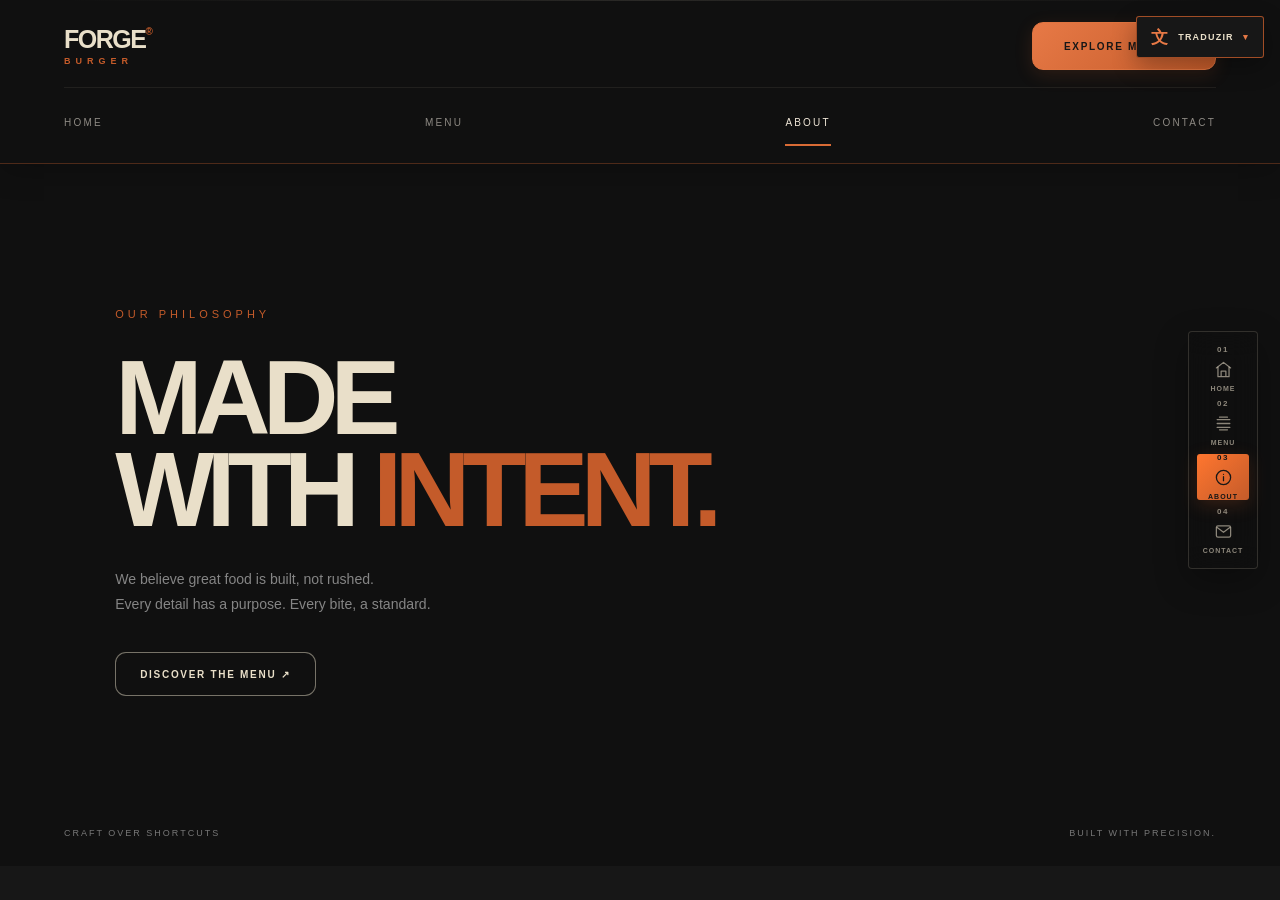
==== about.html @ 4f9f250f "Add language selector to about.html" ====
<!DOCTYPE html>
<html lang="pt-BR">
<head>
    <meta charset="UTF-8">
    <meta name="viewport" content="width=device-width, initial-scale=1.0">
    <meta name="theme-color" content="#171717">
    <meta name="description" content="A filosofia por trás da FORGE BURGER.">
    <title>ABOUT — FORGE BURGER</title>
    <link rel="stylesheet" href="css/style.css?v=20261124a">
    <link rel="stylesheet" href="css/responsive.css?v=20261123l">
</head>
<body>
    <header class="header">
        <a href="index.html" class="logo">FORGE<span>®</span><small>BURGER</small></a>
        <nav class="nav" aria-label="Navegação principal">
            <a href="index.html">HOME</a>
            <a href="menu.html">MENU</a>
            <a href="about.html" aria-current="page">ABOUT</a>
            <a href="contact.html">CONTACT</a>
        </nav>
        <a href="menu.html" class="header-button">EXPLORE MENU <span>↗</span></a>
    </header>
    
    <nav class="page-indicator" aria-label="Navegação entre páginas">
        <a href="index.html" aria-label="HOME">
            <span class="indicator-number">01</span>
            <span class="indicator-icon"><svg viewBox="0 0 24 24" aria-hidden="true"><path d="m3 10 9-7 9 7"/><path d="M5 9v12h14V9M9 21v-7h6v7"/></svg></span>
            <span class="indicator-label">HOME</span>
        </a>
        <a href="menu.html" aria-label="MENU">
            <span class="indicator-number">02</span>
            <span class="indicator-icon"><svg viewBox="0 0 24 24" aria-hidden="true"><path d="M4 7h16M4 12h16M4 17h16"/><path d="M7 4h10M7 20h10"/></svg></span>
            <span class="indicator-label">MENU</span>
        </a>
        <a href="about.html" aria-label="ABOUT" aria-current="page">
            <span class="indicator-number">03</span>
            <span class="indicator-icon"><svg viewBox="0 0 24 24" aria-hidden="true"><circle cx="12" cy="12" r="9"/><path d="M12 11v5M12 8h.01"/></svg></span>
            <span class="indicator-label">ABOUT</span>
        </a>
        <a href="contact.html" aria-label="CONTACT">
            <span class="indicator-number">04</span>
            <span class="indicator-icon"><svg viewBox="0 0 24 24" aria-hidden="true"><rect x="3" y="5" width="18" height="14" rx="2"/><path d="m4 7 8 6 8-6"/></svg></span>
            <span class="indicator-label">CONTACT</span>
        </a>
    </nav>

    <main>
        <section class="hero forge-page-hero">
            <div class="hero-content">
                <span class="eyebrow">OUR PHILOSOPHY</span>
                <h1>MADE<br>WITH <span>INTENT.</span></h1>
                <p>We believe great food is built, not rushed.<br>Every detail has a purpose. Every bite, a standard.</p>
                <a href="menu.html" class="hero-button">DISCOVER THE MENU ↗</a>
            </div>
            <div class="hero-bottom"><span>CRAFT OVER SHORTCUTS</span><span>BUILT WITH PRECISION.</span></div>
        </section>
    </main>
    <script src="js/main.js" defer></script>
    <script src="js/translator.js?v=1" defer></script>
</body>
</html>
---- css/style.css ----
:root{--black:#171717;--panel:#1d1d1d;--orange:#c45b2a;--cream:#e9dfc9;--white:#fff;--gray:#858585}
*{margin:0;padding:0;box-sizing:border-box}
html{scroll-behavior:smooth}
body{min-height:100vh;background:var(--black);color:var(--cream);font-family:Arial,Helvetica,sans-serif;overflow-x:hidden}
a{color:inherit;text-decoration:none}
img{display:block;max-width:100%}
::selection{background:var(--orange);color:var(--white)}
.header{position:relative;z-index:30;min-height:90px;padding:0 5%;display:flex;align-items:center;justify-content:space-between;gap:28px;border-bottom:1px solid rgba(233,223,201,.12);background:#171717}
.logo{flex:0 0 auto;font-size:25px;font-weight:900;letter-spacing:-1.5px;line-height:1}
.logo span{color:var(--orange);font-size:10px;vertical-align:top}
.logo small{display:block;margin-top:5px;color:var(--orange);font-size:9px;letter-spacing:5px}
.nav{display:flex;align-items:center;justify-content:center;gap:clamp(16px,3vw,35px)}
.nav a{position:relative;padding:10px 0;color:var(--gray);font-size:10px;letter-spacing:2px;transition:color .25s}
.nav a:hover,.nav a[aria-current=page]{color:var(--cream)}
.nav a:after{position:absolute;content:"";left:0;bottom:3px;width:0;height:1px;background:var(--orange);transition:width .25s}
.nav a:hover:after,.nav a[aria-current=page]:after{width:100%}
.header-button,.hero-button{display:inline-flex;min-height:46px;align-items:center;justify-content:center;gap:10px;padding:0 23px;border:1px solid var(--orange);border-radius:999px;font-size:10px;font-weight:700;letter-spacing:1.4px;transition:background .25s,color .25s,box-shadow .25s,transform .25s}
.header-button{flex:0 0 auto;background:var(--orange);color:var(--black)}
.header-button:hover{background:#df7440;box-shadow:0 8px 22px rgba(196,91,42,.22);transform:translateY(-2px)}
.hero{position:relative;display:flex;min-height:650px;height:calc(100svh - 90px);max-height:850px;align-items:center;overflow:hidden;padding:60px 10% 90px;background:radial-gradient(ellipse at 80% 50%,rgba(196,91,42,.15),transparent 40%),#171717}
.hero-content{position:relative;z-index:2;max-width:100%}
.eyebrow{color:var(--orange);font-size:11px;letter-spacing:4px}
.hero h1{margin:30px 0;font-size:clamp(64px,10.5vw,142px);font-weight:900;line-height:.88;letter-spacing:-.075em;overflow-wrap:normal}
.hero h1 span{color:var(--orange)}
.hero-content p{max-width:540px;margin-bottom:35px;color:var(--gray);font-size:14px;line-height:1.8}
.hero-button{background:rgba(196,91,42,.06);color:var(--cream)}
.hero-button:hover{background:var(--orange);color:var(--white);box-shadow:0 0 24px rgba(196,91,42,.3);transform:translateY(-2px)}
.hero-bottom{position:absolute;right:5%;bottom:28px;left:5%;display:flex;justify-content:space-between;gap:20px;color:#777;font-size:9px;letter-spacing:2px}
.forge-page-hero .hero-content{width:100%;max-width:1000px}
.forge-page-hero h1{max-width:100%;font-size:clamp(58px,9vw,122px)}
/* Menu */
.menu-section{min-height:calc(100vh - 90px);padding:100px 10%;background:var(--panel)}
.menu-heading{margin-bottom:58px}
.menu-heading h1{margin:25px 0;font-size:clamp(55px,8vw,100px);font-weight:900;line-height:.9;letter-spacing:-.065em}
.menu-heading h1 span{color:var(--orange)}
.menu-heading p{margin-top:20px;color:var(--gray);font-size:14px}
.menu-grid{display:grid;grid-template-columns:repeat(2,minmax(0,1fr));gap:1px;border:1px solid rgba(233,223,201,.15);background:rgba(233,223,201,.15)}
.menu-card{position:relative;min-width:0;overflow:hidden;padding:0 0 30px;background:var(--panel);transition:background .3s}
.menu-card:hover{background:#25211f}
.menu-card img{width:100%;height:260px;object-fit:cover;transition:transform .5s}
.menu-card:hover img{transform:scale(1.035)}
.menu-number{display:block;margin:0 30px 20px;color:var(--orange);font-size:11px;letter-spacing:3px}
.menu-info{padding:0 30px}
.menu-info h2{margin-bottom:12px;color:var(--cream);font-size:22px;letter-spacing:1px}
.menu-info p{max-width:350px;margin-bottom:20px;color:var(--gray);font-size:13px;line-height:1.7}
.menu-info strong{color:var(--orange);font-size:18px;letter-spacing:1px}
.menu-footer{position:relative;min-height:70px;padding:25px 5%;color:#777;font-size:9px;letter-spacing:2px}
/* Numbered page navigation */
.page-indicator{position:fixed;z-index:40;top:50%;right:22px;display:flex;flex-direction:column;align-items:stretch;gap:8px;width:76px;padding:12px 9px;transform:translateY(-50%);border:1px solid rgba(233,223,201,.2);border-radius:22px;background:rgba(18,18,18,.9);-webkit-backdrop-filter:blur(14px);backdrop-filter:blur(14px);box-shadow:0 12px 34px rgba(0,0,0,.3)}
.page-indicator a{display:flex;width:100%;min-height:58px;flex-direction:column;align-items:center;justify-content:center;gap:5px;border-radius:14px;color:rgba(233,223,201,.58);transition:color .25s,background .25s,transform .25s}
.indicator-number{font-size:8px;line-height:1;letter-spacing:1.5px;font-weight:700}
.indicator-icon{display:grid;width:21px;height:21px;place-items:center}
.indicator-icon svg{display:block;width:19px;height:19px;fill:none;stroke:currentColor;stroke-width:1.6;stroke-linecap:round;stroke-linejoin:round}
.indicator-label{font-size:7px;line-height:1;letter-spacing:1px;font-weight:700}
.page-indicator a:hover{color:var(--cream);background:rgba(233,223,201,.08);transform:translateY(-2px)}
.page-indicator a[aria-current=page]{color:#171717;background:var(--orange);box-shadow:0 0 18px rgba(196,91,42,.28)}
.page-indicator a[aria-current=page] .indicator-number,.page-indicator a[aria-current=page] .indicator-label{color:#171717}
body{opacity:1;transition:opacity .2s ease}
body.page-leaving{opacity:0}
a:focus-visible{outline:2px solid var(--orange);outline-offset:4px}
@media(prefers-reduced-motion:reduce){*,*:before,*:after{scroll-behavior:auto!important;animation-duration:.01ms!important;transition-duration:.01ms!important}}


/* Footer alignment and readable separation */
.menu-footer{position:relative;display:flex;align-items:center;justify-content:space-between;gap:18px;flex-wrap:wrap;min-height:82px;padding:25px 5%;color:#858585;font-size:9px;letter-spacing:1.6px}


/* Shopping cart and product actions */
.add-to-cart{display:flex;align-items:center;justify-content:space-between;width:100%;min-height:44px;margin-top:22px;padding:0 15px;border:1px solid rgba(196,91,42,.65);background:transparent;color:var(--cream);font-size:9px;font-weight:700;letter-spacing:1.5px;cursor:pointer;transition:background .2s,color .2s,border-color .2s}
.add-to-cart span{font-size:18px;color:var(--orange)}
.add-to-cart:hover{background:var(--orange);border-color:var(--orange);color:#171717}
.add-to-cart:hover span{color:#171717}
.cart-launcher{position:fixed;z-index:45;right:24px;bottom:24px;display:flex;align-items:center;gap:10px;min-height:54px;padding:0 18px;border:1px solid var(--orange);border-radius:999px;background:var(--orange);color:#171717;font-size:10px;font-weight:900;letter-spacing:1px;cursor:pointer;box-shadow:0 10px 30px rgba(0,0,0,.35)}
.cart-symbol:after{content:" / ORDER"}
.cart-count{display:grid;min-width:22px;height:22px;place-items:center;border-radius:50%;background:#171717;color:var(--cream);font-size:10px}
.cart-count[hidden]{display:none}
.cart-panel{position:fixed;z-index:100;inset:0;visibility:hidden;pointer-events:none}
.cart-panel.is-open{visibility:visible;pointer-events:auto}
.cart-backdrop{position:absolute;inset:0;background:rgba(0,0,0,.68);opacity:0;transition:opacity .25s}
.cart-panel.is-open .cart-backdrop{opacity:1}
.cart-sheet{position:absolute;top:0;right:0;display:flex;width:min(480px,100%);height:100%;height:100dvh;flex-direction:column;padding:clamp(22px,5vw,38px);background:#1b1b1b;border-left:1px solid rgba(233,223,201,.15);transform:translateX(102%);transition:transform .3s ease;overflow-y:auto}
.cart-panel.is-open .cart-sheet{transform:translateX(0)}
.cart-head{display:flex;align-items:flex-start;justify-content:space-between;gap:20px;padding-bottom:26px;border-bottom:1px solid rgba(233,223,201,.15)}
.cart-head h2{margin-top:10px;font-size:clamp(30px,7vw,42px);letter-spacing:-1.8px}
.cart-head h2 span{color:var(--orange)}
.cart-close{width:42px;height:42px;border:1px solid rgba(233,223,201,.25);border-radius:50%;background:transparent;color:var(--cream);font-size:26px;cursor:pointer}
.cart-items{flex:1;padding:12px 0}
.cart-empty{padding:32px 0;color:var(--gray);font-size:13px;line-height:1.7}
.cart-line{display:grid;grid-template-columns:1fr auto;gap:12px;padding:20px 0;border-bottom:1px solid rgba(233,223,201,.1)}
.cart-line-copy{display:flex;flex-direction:column;gap:7px}
.cart-line-copy strong{font-size:13px;letter-spacing:.7px}
.cart-line-copy span{color:var(--gray);font-size:11px}
.cart-controls{display:flex;align-items:center;gap:12px}
.cart-controls button{width:30px;height:30px;border:1px solid rgba(233,223,201,.25);border-radius:50%;background:transparent;color:var(--cream);font-size:18px;cursor:pointer}
.cart-controls span{min-width:12px;text-align:center;font-size:12px}
.cart-line-total{grid-column:1/-1;color:var(--orange);font-size:13px}
.cart-summary{display:flex;justify-content:space-between;gap:15px;padding:22px 0;border-top:1px solid rgba(233,223,201,.18);font-size:10px;letter-spacing:1.5px}
.cart-summary strong{color:var(--orange);font-size:18px;letter-spacing:0}
.cart-note{margin-bottom:18px;color:var(--gray);font-size:11px;line-height:1.6}
.cart-checkout{min-height:52px;border:0;background:#39332f;color:#999;font-size:10px;font-weight:800;letter-spacing:1.4px;cursor:not-allowed}
.cart-toast{position:fixed;z-index:110;right:24px;bottom:92px;max-width:calc(100% - 48px);padding:13px 18px;border:1px solid rgba(196,91,42,.7);background:#1b1b1b;color:var(--cream);font-size:10px;letter-spacing:1px;opacity:0;transform:translateY(8px);pointer-events:none;transition:opacity .2s,transform .2s}
.cart-toast.is-visible{opacity:1;transform:translateY(0)}
body.cart-is-open{overflow:hidden}
@media(max-width:768px){.cart-launcher{right:14px;bottom:78px;min-height:48px;padding:0 15px}.cart-toast{right:14px;bottom:136px}.cart-sheet{width:100%;border-left:0}}


/* Guest checkout form */
.checkout-form{display:grid;gap:14px;padding:26px 0 8px;border-top:1px solid rgba(233,223,201,.15)}
.checkout-form h3{font-size:22px;letter-spacing:-.8px}.checkout-form h3 span{color:var(--orange)}
.checkout-form label{display:grid;gap:7px;color:#aaa;font-size:9px;font-weight:700;letter-spacing:1.2px}
.checkout-form input,.checkout-form select,.checkout-form textarea{width:100%;min-height:44px;padding:12px;border:1px solid rgba(233,223,201,.2);border-radius:0;background:#242424;color:var(--cream);font:inherit;font-size:12px;letter-spacing:0;outline:none}
.checkout-form textarea{resize:vertical}.checkout-form input:focus,.checkout-form select:focus,.checkout-form textarea:focus{border-color:var(--orange)}
.checkout-form [hidden]{display:none!important}
.checkout-message{min-height:18px;color:#f2a17d;font-size:11px;line-height:1.5}
.cart-checkout:enabled{background:var(--orange);color:#171717;cursor:pointer}
.cart-checkout:disabled{opacity:.65;cursor:wait}


/* FORGE custom cursor — vivid orange with high-contrast outline */
:root{
  --forge-cursor: url("data:image/svg+xml,%3Csvg xmlns='http://www.w3.org/2000/svg' width='48' height='56' viewBox='0 0 48 56'%3E%3Cpath d='M5 3 L5 43 L15 33 L23 50 L31 46 L23 29 L39 28 Z' fill='%23ff641f' stroke='%23ffffff' stroke-width='2.8' stroke-linejoin='round'/%3E%3C/svg%3E") 5 3, auto;
  --forge-pointer: url("data:image/svg+xml,%3Csvg xmlns='http://www.w3.org/2000/svg' width='48' height='56' viewBox='0 0 48 56'%3E%3Cpath d='M5 3 L5 43 L15 33 L23 50 L31 46 L23 29 L39 28 Z' fill='%23ff641f' stroke='%23ffffff' stroke-width='2.8' stroke-linejoin='round'/%3E%3C/svg%3E") 5 3, pointer;
}
html,body,body *{cursor:var(--forge-cursor)}
a,button,[role="button"],input[type="submit"],input[type="button"],select,label[for],.add-to-cart,.cart-launcher,.cart-close,.cart-controls button{cursor:var(--forge-pointer)}
@media(hover:none){
  html,body,body *{cursor:auto}
  a,button,[role="button"],input[type="submit"],input[type="button"],select,label[for],.add-to-cart,.cart-launcher,.cart-close,.cart-controls button{cursor:pointer}
}


/* Cinematic HOME video */
.hero{isolation:isolate;background:#101010}
.hero-media{position:absolute;z-index:0;inset:0;overflow:hidden;background:radial-gradient(ellipse at 78% 50%,rgba(196,91,42,.18),transparent 42%),#111}
.hero-video{width:100%;height:100%;object-fit:cover;object-position:center 54%;opacity:.72;filter:saturate(.92) contrast(1.08)}
.hero-media:after{position:absolute;inset:0;content:"";background:linear-gradient(90deg,rgba(12,12,12,.94) 0%,rgba(12,12,12,.78) 36%,rgba(12,12,12,.22) 75%,rgba(12,12,12,.34) 100%),linear-gradient(0deg,rgba(12,12,12,.58),transparent 35%,rgba(12,12,12,.12))}
.hero-content{z-index:2}
.hero-bottom{z-index:2}
@media(prefers-reduced-motion:reduce){.hero-video{display:none}}


/* FORGE visual refinement — sharper calls to action and page rail */
.header-button,.hero-button{
  position:relative;
  min-height:48px;
  padding:0 24px;
  border-radius:2px;
  font-size:10px;
  letter-spacing:1.7px;
  overflow:hidden;
}
.header-button{
  background:var(--orange);
  color:#171717;
  box-shadow:inset 0 0 0 1px rgba(255,255,255,.08);
}
.header-button:hover{
  background:#e16b35;
  box-shadow:0 8px 26px rgba(196,91,42,.24);
  transform:translateY(-2px);
}
.hero-button{
  border-color:rgba(233,223,201,.48);
  background:rgba(18,18,18,.24);
  color:var(--cream);
}
.hero-button:hover{
  border-color:var(--orange);
  background:var(--orange);
  color:#171717;
  box-shadow:0 8px 26px rgba(196,91,42,.22);
  transform:translateY(-2px);
}
.header-button span,.hero-button span{transition:transform .2s ease}
.header-button:hover span,.hero-button:hover span{transform:translate(3px,-2px)}
.page-indicator{
  width:70px;
  padding:14px 8px;
  border-color:rgba(233,223,201,.16);
  border-radius:4px;
  background:rgba(15,15,15,.94);
}
.page-indicator a{
  position:relative;
  min-height:62px;
  border-radius:3px;
}
.page-indicator a[aria-current=page]{
  background:linear-gradient(135deg,#ff762f,var(--orange));
  box-shadow:0 5px 18px rgba(196,91,42,.22);
}
.page-indicator a[aria-current=page] .indicator-icon svg{stroke:#171717}
.page-indicator a:focus-visible,.header-button:focus-visible,.hero-button:focus-visible{
  outline:2px solid #fff;
  outline-offset:3px;
}
@media(max-width:900px){
  .page-indicator{
    width:min(360px,calc(100% - 28px));
    padding:7px 9px;
    border-radius:5px;
  }
  .page-indicator a{min-height:50px;border-radius:3px}
}
@media(max-width:768px){
  .header-button,.hero-button{min-height:44px;padding:0 17px;font-size:9px}
}


/* Menu cards — consistent editorial product presentation */
.menu-grid{gap:1px;border-color:rgba(233,223,201,.12);background:rgba(233,223,201,.12)}
.menu-card{display:flex;flex-direction:column;padding:0 0 26px;background:#1b1b1b}
.menu-card img{
  width:100%;
  height:clamp(240px,28vw,340px);
  object-fit:cover;
  object-position:center;
  background:#111;
}
.menu-card:hover img{transform:scale(1.025)}
.menu-number{
  position:absolute;
  top:16px;
  left:16px;
  z-index:2;
  display:grid;
  width:38px;
  height:38px;
  place-items:center;
  margin:0;
  border:1px solid rgba(233,223,201,.35);
  background:rgba(17,17,17,.82);
  color:var(--cream);
  font-size:10px;
  letter-spacing:1px;
  -webkit-backdrop-filter:blur(8px);
  backdrop-filter:blur(8px);
}
.menu-info{display:flex;flex:1;flex-direction:column;padding:24px 26px 0}
.menu-info h2{font-size:20px;letter-spacing:1.4px}
.menu-info p{min-height:44px;margin-bottom:22px;line-height:1.75}
.menu-info strong{display:block;margin-top:auto;padding-top:17px;border-top:1px solid rgba(233,223,201,.12)}
.add-to-cart{min-height:48px;margin-top:18px;padding:0 16px;border-color:rgba(196,91,42,.55);letter-spacing:1.7px}
.add-to-cart:disabled{border-color:#51463d;background:#282522;color:#777;cursor:not-allowed}
.add-to-cart:disabled span{color:#777}
.menu-card:hover .menu-info h2{color:#fff}
@media(max-width:768px){
  .menu-card img{height:clamp(220px,62vw,310px)}
  .menu-info{padding:20px 18px 0}
  .menu-info p{min-height:0}
}

/* Cart refinements */
.cart-launcher{
  min-height:56px;
  padding:0 20px;
  border:1px solid #e77946;
  border-radius:3px;
  background:linear-gradient(135deg,#e77946,var(--orange));
  box-shadow:0 12px 34px rgba(0,0,0,.42);
  transition:transform .2s,box-shadow .2s;
}
.cart-launcher:hover{transform:translateY(-3px);box-shadow:0 15px 38px rgba(196,91,42,.2)}
.cart-count{background:#171717;color:#fff}
.cart-sheet{border-left:1px solid rgba(233,223,201,.13);background:#191919}
.cart-line{padding:18px 0;border-bottom:1px solid rgba(233,223,201,.12)}
.cart-controls button{transition:background .18s,border-color .18s,color .18s}
.cart-controls button:hover{border-color:var(--orange);background:var(--orange);color:#171717}
.cart-summary{margin-top:8px}
.checkout-form{gap:13px}
.checkout-form input:focus-visible,.checkout-form select:focus-visible,.checkout-form textarea:focus-visible{
  outline:2px solid rgba(196,91,42,.45);
  outline-offset:1px;
}
.cart-checkout:enabled{
  min-height:54px;
  background:var(--orange);
  color:#171717;
  transition:background .2s,transform .2s;
}
.cart-checkout:enabled:hover{background:#e77946;transform:translateY(-1px)}
@media(max-width:768px){
  .cart-launcher{right:14px;bottom:76px;min-height:50px}
}


/* FORGE header — unified premium two-row navigation */
.header{
  display:grid;
  grid-template-columns:minmax(0,1fr) auto;
  grid-template-rows:auto auto;
  align-items:center;
  column-gap:28px;
  row-gap:17px;
  min-height:0;
  padding:22px 5% 17px;
  border:0;
  border-bottom:1px solid rgba(196,91,42,.34);
  background:#101010;
  box-shadow:0 8px 28px rgba(0,0,0,.2);
}
.header:before{
  position:absolute;
  top:0;
  right:5%;
  left:5%;
  height:1px;
  content:"";
  background:linear-gradient(90deg,transparent,rgba(233,223,201,.12),transparent);
}
.header .logo{grid-column:1;grid-row:1;align-self:center}
.header .header-button{grid-column:2;grid-row:1;min-width:184px;min-height:48px}
.header .nav{
  grid-column:1/-1;
  grid-row:2;
  display:flex;
  width:100%;
  justify-content:space-between;
  gap:24px;
  padding-top:14px;
  border-top:1px solid rgba(233,223,201,.075);
}
.header .nav a{
  padding:5px 0 8px;
  color:#8d8983;
  font-size:10px;
  letter-spacing:2.2px;
}
.header .nav a:hover,.header .nav a[aria-current=page]{color:#f0e7d8}
.header .nav a:after{bottom:0;height:2px;background:#d96b35}
.header .header-button{
  border:1px solid #df7440;
  background:linear-gradient(135deg,#e77946,#c45b2a);
  color:#171717;
  box-shadow:0 5px 18px rgba(196,91,42,.16);
}
.header .header-button:hover{background:#ed8450;box-shadow:0 8px 24px rgba(196,91,42,.24)}
@media(max-width:768px){
  .header{
    grid-template-columns:minmax(0,1fr) auto;
    grid-template-rows:auto auto;
    row-gap:12px;
    padding:15px 5% 12px;
    border-bottom-color:rgba(196,91,42,.3);
  }
  .header .nav{
    grid-column:1/-1;
    grid-row:2;
    padding-top:10px;
    border-top-color:rgba(233,223,201,.08);
  }
  .header .header-button{min-width:0;min-height:40px}
}


/* Unified FORGE button language — rounded edges and tactile press feedback */
:root{--forge-button-radius:11px;--forge-button-ease:cubic-bezier(.2,.75,.25,1)}
.header .header-button,.hero-button,.add-to-cart,.cart-launcher,.cart-checkout,
.admin-btn,.track-button,.contact-button,button[type="submit"],input[type="submit"],input[type="button"]{
  border-radius:var(--forge-button-radius);
  transition:background-color .2s var(--forge-button-ease),border-color .2s var(--forge-button-ease),
    color .2s var(--forge-button-ease),box-shadow .2s var(--forge-button-ease),
    transform .16s var(--forge-button-ease),filter .2s var(--forge-button-ease);
  -webkit-tap-highlight-color:transparent;
}
.header .header-button,.hero-button,.add-to-cart,.cart-launcher,.cart-checkout,
.admin-btn,button[type="submit"],input[type="submit"],input[type="button"]{
  overflow:hidden;
}
.header .header-button:active,.hero-button:active,.add-to-cart:active,
.cart-launcher:active,.cart-close:active,.cart-controls button:active,
.cart-checkout:enabled:active,.admin-btn:not(:disabled):active,
button[type="submit"]:not(:disabled):active,input[type="submit"]:not(:disabled):active,
input[type="button"]:not(:disabled):active{
  transform:translateY(1px) scale(.97);
  filter:brightness(.91);
  box-shadow:inset 0 2px 5px rgba(0,0,0,.22);
}
.add-to-cart,.cart-checkout,.admin-btn{border-radius:10px}
.cart-launcher{border-radius:12px}
.cart-close,.cart-controls button{transition:background .18s,border-color .18s,color .18s,transform .16s}
.cart-close:active,.cart-controls button:active{transform:scale(.92)}
.header .header-button:focus-visible,.hero-button:focus-visible,.add-to-cart:focus-visible,
.cart-launcher:focus-visible,.cart-close:focus-visible,.cart-checkout:focus-visible,
.admin-btn:focus-visible,button[type="submit"]:focus-visible,input[type="submit"]:focus-visible{
  outline:2px solid #f2a17d;outline-offset:3px;
}
:disabled{cursor:not-allowed}
@media(prefers-reduced-motion:reduce){
 .header .header-button,.hero-button,.add-to-cart,.cart-launcher,.cart-checkout,.admin-btn,
 button[type="submit"],input[type="submit"],input[type="button"]{transition:none}
}


/* Desktop, ultrawide and television presentation */
@media(min-width:1200px){
  .header{padding-right:clamp(5%,calc((100vw - 1500px)/2),10%);padding-left:clamp(5%,calc((100vw - 1500px)/2),10%)}
  .hero{min-height:680px;height:min(78svh,980px);max-height:980px;padding-right:clamp(9%,calc((100vw - 1500px)/2),15%);padding-left:clamp(9%,calc((100vw - 1500px)/2),15%)}
  .hero-content{max-width:min(58vw,850px)}
  .hero h1{font-size:clamp(100px,8.2vw,154px)}
  .hero-content p{font-size:clamp(14px,1.1vw,18px);max-width:620px}
  .hero-media{inset:0;display:flex;align-items:center;justify-content:center}
  .hero-video{display:block;width:100%;height:100%;object-fit:cover;object-position:center center}
}
@media(min-width:1600px) and (min-aspect-ratio:2/1){
  .hero{height:min(72svh,960px);min-height:640px}
  .hero-video{object-position:center 48%}
}
@media(min-width:1200px) and (max-aspect-ratio:4/3){
  .hero{height:76svh;min-height:640px}
  .hero-video{object-position:58% center}
}
/* Remote-control navigation: visible focus is the TV equivalent of hover */
:where(a,button,input,select,textarea,[tabindex]):focus-visible{
  outline:3px solid #f0783e;
  outline-offset:5px;
  box-shadow:0 0 0 7px rgba(240,120,62,.18),0 0 24px rgba(240,120,62,.28);
}
@media(min-width:1200px){
  .nav a,.page-indicator a,.header-button,.hero-button,.add-to-cart,.cart-launcher{
    min-height:44px;
  }
  .nav a{display:inline-flex;align-items:center}
}


/* Multilingual language switcher */
.forge-translator{position:fixed;z-index:160;top:16px;right:16px;font-family:Arial,Helvetica,sans-serif}.forge-translate-trigger{display:flex;align-items:center;gap:9px;min-height:42px;padding:0 14px;border:1px solid rgba(196,91,42,.8);border-radius:3px;background:#171717;color:#e9dfc9;font-size:9px;font-weight:800;letter-spacing:1.2px;cursor:pointer;box-shadow:0 8px 24px rgba(0,0,0,.3)}.forge-translate-trigger>span:first-child{font-size:17px;color:#e77946}.forge-translate-chevron{color:#e77946}.forge-language-menu{position:absolute;top:50px;right:0;width:min(270px,calc(100vw - 28px));padding:14px;border:1px solid rgba(196,91,42,.45);background:#191919;box-shadow:0 16px 38px rgba(0,0,0,.5)}.forge-language-menu[hidden]{display:none}.forge-language-menu>p{margin:2px 4px 10px;color:#c45b2a;font-size:9px;font-weight:800;letter-spacing:1.7px}.forge-language-options{display:grid;gap:4px}.forge-language-option,.forge-language-reset{display:flex;width:100%;align-items:center;gap:11px;min-height:40px;padding:0 10px;border:1px solid transparent;background:transparent;color:#e9dfc9;text-align:left;font-size:12px;cursor:pointer}.forge-language-option:hover,.forge-language-option:focus-visible,.forge-language-reset:hover{border-color:rgba(196,91,42,.55);background:#26211e;outline:none}.forge-language-flag{width:23px;font-size:17px}.forge-language-reset{margin-top:8px;border-top:1px solid rgba(233,223,201,.13);color:#aaa;font-size:10px}#google_translate_element{position:absolute!important;width:1px!important;height:1px!important;overflow:hidden!important;clip-path:inset(50%)!important}.goog-te-banner-frame,.goog-te-balloon-frame{display:none!important}body{top:0!important}@media(max-width:768px){.forge-translator{top:10px;right:10px}.forge-translate-trigger{min-height:38px;padding:0 10px;font-size:8px}.forge-language-menu{top:45px}}
---- css/responsive.css ----
/* FORGE BURGER — responsive system */
@media(max-width:1024px){
  .header{gap:18px;padding-right:4%;padding-left:4%}
  .nav{gap:18px}
  .nav a{font-size:9px;letter-spacing:1.4px}
  .hero{padding-right:9%;padding-left:8%}
  .menu-section{padding-right:7%;padding-left:7%}
}
@media(max-width:900px){
  .page-indicator{top:auto;right:50%;bottom:12px;left:auto;width:min(340px,calc(100% - 28px));padding:7px 9px;transform:translateX(50%);flex-direction:row;justify-content:space-around;gap:4px;border-radius:18px;background:rgba(18,18,18,.96);box-shadow:0 8px 28px rgba(0,0,0,.45)}
  .page-indicator a{min-height:50px;flex:1;gap:3px;border-radius:12px}
  .indicator-number{font-size:7px}.indicator-icon{width:18px;height:18px}.indicator-icon svg{width:17px;height:17px}.indicator-label{font-size:6px;letter-spacing:.5px}
}
@media(max-width:768px){
  .header{min-height:108px;height:auto;padding:13px 5% 11px;display:grid;grid-template-columns:1fr auto;row-gap:12px}
  .logo{font-size:21px}
  .header-button{min-height:39px;padding:0 13px;font-size:8px;white-space:nowrap}
  .nav{grid-column:1/-1;order:3;display:flex;width:100%;justify-content:space-between;gap:8px;padding-top:9px;border-top:1px solid rgba(233,223,201,.09)}
  .nav a{padding:5px 0;font-size:8px;letter-spacing:1px}
  .hero{min-height:590px;height:calc(100svh - 108px);max-height:none;padding:50px 7% 112px;background:radial-gradient(ellipse at 78% 48%,rgba(196,91,42,.2),transparent 48%),linear-gradient(135deg,#171717 0%,#1c1917 55%,#171717 100%)}
  .hero h1{margin:24px 0;font-size:clamp(54px,13vw,88px);letter-spacing:-.07em;line-height:.92}
  .hero-content p{max-width:290px;font-size:13px}
  .forge-page-hero{padding-right:7%;padding-bottom:125px}
  .forge-page-hero h1{max-width:100%;font-size:clamp(42px,9.5vw,72px);letter-spacing:-.065em;line-height:.98;overflow-wrap:anywhere}
  .forge-page-hero .hero-content{max-width:100%;padding-right:0}
  .forge-page-hero .eyebrow{font-size:9px;letter-spacing:3px}
  .hero-bottom{bottom:86px;left:6%;right:6%;font-size:7px;letter-spacing:1.1px}
  .menu-section{padding:72px 6% 88px}
  .menu-heading{margin-bottom:38px}
  .menu-heading h1{font-size:clamp(46px,10vw,72px);letter-spacing:-.06em}
  .menu-grid{grid-template-columns:1fr}
  .menu-card img{height:clamp(190px,48vw,280px)}
  .menu-number{margin:0 18px 16px}
  .menu-info{padding:0 18px}
  .menu-info h2{font-size:19px}
  .menu-info p{font-size:12px}
  .page-indicator{top:auto;right:50%;bottom:12px;left:auto;width:min(340px,calc(100% - 28px));padding:7px 9px;transform:translateX(50%);flex-direction:row;justify-content:space-around;gap:4px;border-radius:18px;background:rgba(18,18,18,.96);box-shadow:0 8px 28px rgba(0,0,0,.45)}
  .page-indicator a{min-height:50px;flex:1;gap:3px;border-radius:12px}
  .indicator-number{font-size:7px}
  .indicator-icon{width:18px;height:18px}
  .indicator-icon svg{width:17px;height:17px}
  .indicator-label{font-size:6px;letter-spacing:.5px}
  .menu-footer{min-height:105px;padding:25px 6% 86px;display:flex;align-items:center;justify-content:space-between;gap:18px;flex-wrap:wrap}
}
@media(max-width:420px){
  .header{padding-right:4%;padding-left:4%}
  .nav a{font-size:7px;letter-spacing:.7px}
  .header-button{padding:0 10px;font-size:7px}
  .hero h1{font-size:clamp(50px,13vw,66px)}
  .forge-page-hero h1{font-size:clamp(37px,10vw,48px)}
  .hero-bottom{gap:10px;font-size:6px;letter-spacing:.7px}
  .page-indicator{width:calc(100% - 24px)}
  .menu-footer{font-size:7px;letter-spacing:1px}
}
@media(prefers-reduced-motion:reduce){
  *,*:before,*:after{scroll-behavior:auto!important;animation-duration:.01ms!important;animation-iteration-count:1!important;transition-duration:.01ms!important}
}


/* Cinematic hero crop on smaller screens */
@media(max-width:768px){
  .hero-media{inset:0}
  .hero-video{object-position:58% center;opacity:.58}
  .hero-media:after{background:linear-gradient(90deg,rgba(12,12,12,.84),rgba(12,12,12,.38)),linear-gradient(0deg,rgba(12,12,12,.62),transparent 55%)}
}


/* Large desktop and TV viewport safeguards */
@media(min-width:1200px){
  .hero-media{inset:0}
  .hero-video{max-width:none;min-width:100%;min-height:100%;object-fit:cover}
}
@media(min-width:1200px) and (max-height:700px){
  .hero{min-height:560px;height:calc(100svh - 90px);padding-top:42px;padding-bottom:76px}
  .hero h1{font-size:clamp(76px,7.5vw,118px);margin:20px 0}
  .hero-bottom{bottom:20px}
}
@media(max-width:768px){
  .hero-video{width:100%;height:100%;object-fit:cover;object-position:center center}
}
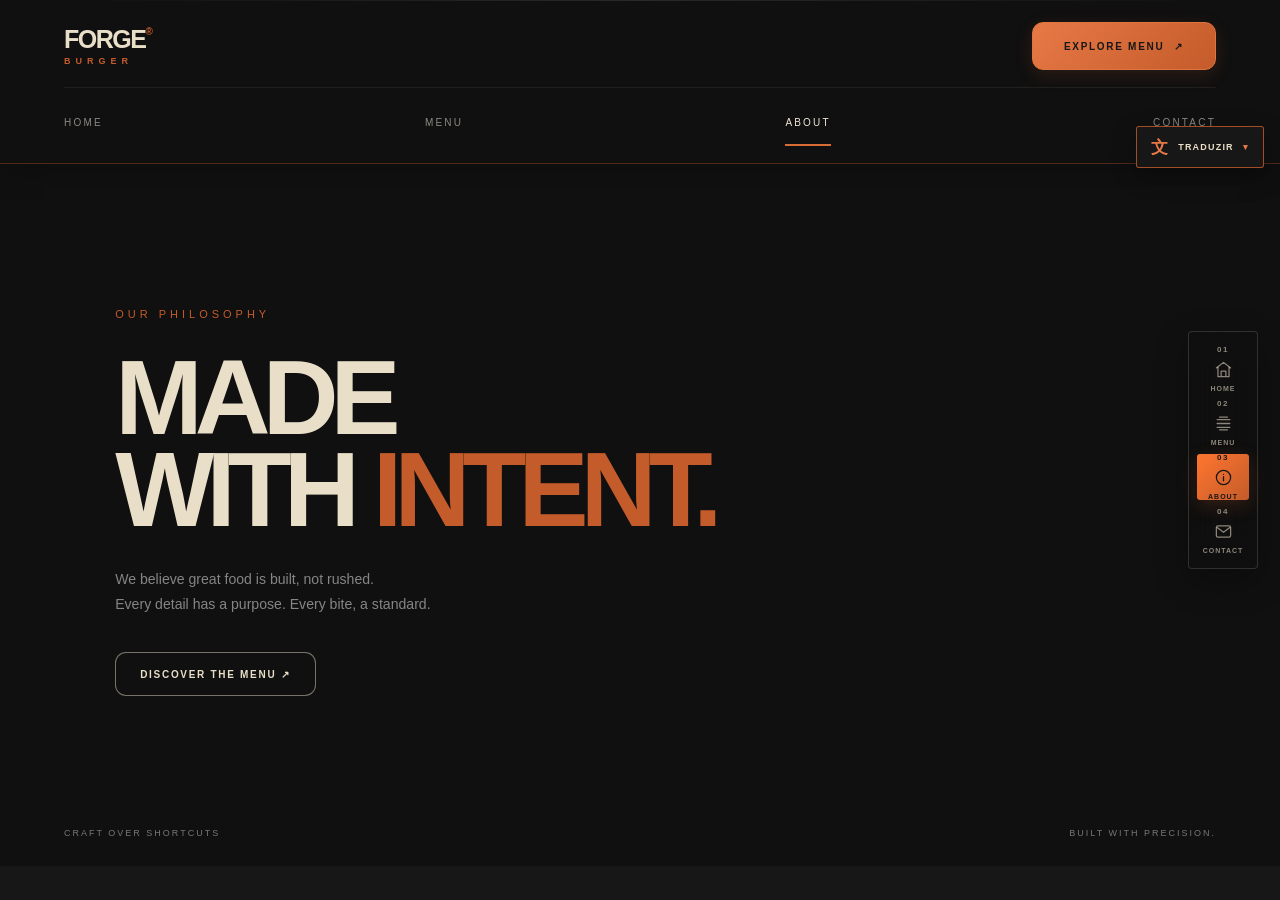
==== commit bfadd811: "Refresh translator styles on about.html" ====
--- a/about.html
+++ b/about.html
@@ -6,7 +6,7 @@
     <meta name="theme-color" content="#171717">
     <meta name="description" content="A filosofia por trás da FORGE BURGER.">
     <title>ABOUT — FORGE BURGER</title>
-    <link rel="stylesheet" href="css/style.css?v=20261124a">
+    <link rel="stylesheet" href="css/style.css?v=20261124b">
     <link rel="stylesheet" href="css/responsive.css?v=20261123l">
 </head>
 <body>
--- a/css/style.css
+++ b/css/style.css
@@ -425,4 +425,7 @@
 
 
 /* Multilingual language switcher */
-.forge-translator{position:fixed;z-index:160;top:16px;right:16px;font-family:Arial,Helvetica,sans-serif}.forge-translate-trigger{display:flex;align-items:center;gap:9px;min-height:42px;padding:0 14px;border:1px solid rgba(196,91,42,.8);border-radius:3px;background:#171717;color:#e9dfc9;font-size:9px;font-weight:800;letter-spacing:1.2px;cursor:pointer;box-shadow:0 8px 24px rgba(0,0,0,.3)}.forge-translate-trigger>span:first-child{font-size:17px;color:#e77946}.forge-translate-chevron{color:#e77946}.forge-language-menu{position:absolute;top:50px;right:0;width:min(270px,calc(100vw - 28px));padding:14px;border:1px solid rgba(196,91,42,.45);background:#191919;box-shadow:0 16px 38px rgba(0,0,0,.5)}.forge-language-menu[hidden]{display:none}.forge-language-menu>p{margin:2px 4px 10px;color:#c45b2a;font-size:9px;font-weight:800;letter-spacing:1.7px}.forge-language-options{display:grid;gap:4px}.forge-language-option,.forge-language-reset{display:flex;width:100%;align-items:center;gap:11px;min-height:40px;padding:0 10px;border:1px solid transparent;background:transparent;color:#e9dfc9;text-align:left;font-size:12px;cursor:pointer}.forge-language-option:hover,.forge-language-option:focus-visible,.forge-language-reset:hover{border-color:rgba(196,91,42,.55);background:#26211e;outline:none}.forge-language-flag{width:23px;font-size:17px}.forge-language-reset{margin-top:8px;border-top:1px solid rgba(233,223,201,.13);color:#aaa;font-size:10px}#google_translate_element{position:absolute!important;width:1px!important;height:1px!important;overflow:hidden!important;clip-path:inset(50%)!important}.goog-te-banner-frame,.goog-te-balloon-frame{display:none!important}body{top:0!important}@media(max-width:768px){.forge-translator{top:10px;right:10px}.forge-translate-trigger{min-height:38px;padding:0 10px;font-size:8px}.forge-language-menu{top:45px}}+.forge-translator{position:fixed;z-index:160;top:16px;right:16px;font-family:Arial,Helvetica,sans-serif}.forge-translate-trigger{display:flex;align-items:center;gap:9px;min-height:42px;padding:0 14px;border:1px solid rgba(196,91,42,.8);border-radius:3px;background:#171717;color:#e9dfc9;font-size:9px;font-weight:800;letter-spacing:1.2px;cursor:pointer;box-shadow:0 8px 24px rgba(0,0,0,.3)}.forge-translate-trigger>span:first-child{font-size:17px;color:#e77946}.forge-translate-chevron{color:#e77946}.forge-language-menu{position:absolute;top:50px;right:0;width:min(270px,calc(100vw - 28px));padding:14px;border:1px solid rgba(196,91,42,.45);background:#191919;box-shadow:0 16px 38px rgba(0,0,0,.5)}.forge-language-menu[hidden]{display:none}.forge-language-menu>p{margin:2px 4px 10px;color:#c45b2a;font-size:9px;font-weight:800;letter-spacing:1.7px}.forge-language-options{display:grid;gap:4px}.forge-language-option,.forge-language-reset{display:flex;width:100%;align-items:center;gap:11px;min-height:40px;padding:0 10px;border:1px solid transparent;background:transparent;color:#e9dfc9;text-align:left;font-size:12px;cursor:pointer}.forge-language-option:hover,.forge-language-option:focus-visible,.forge-language-reset:hover{border-color:rgba(196,91,42,.55);background:#26211e;outline:none}.forge-language-flag{width:23px;font-size:17px}.forge-language-reset{margin-top:8px;border-top:1px solid rgba(233,223,201,.13);color:#aaa;font-size:10px}#google_translate_element{position:absolute!important;width:1px!important;height:1px!important;overflow:hidden!important;clip-path:inset(50%)!important}.goog-te-banner-frame,.goog-te-balloon-frame{display:none!important}body{top:0!important}@media(max-width:768px){.forge-translator{top:10px;right:10px}.forge-translate-trigger{min-height:38px;padding:0 10px;font-size:8px}.forge-language-menu{top:45px}}
+/* Keep the translator clear of the header controls */
+.forge-translator{top:112px;right:16px}
+@media(min-width:769px){.forge-translator{top:126px}}
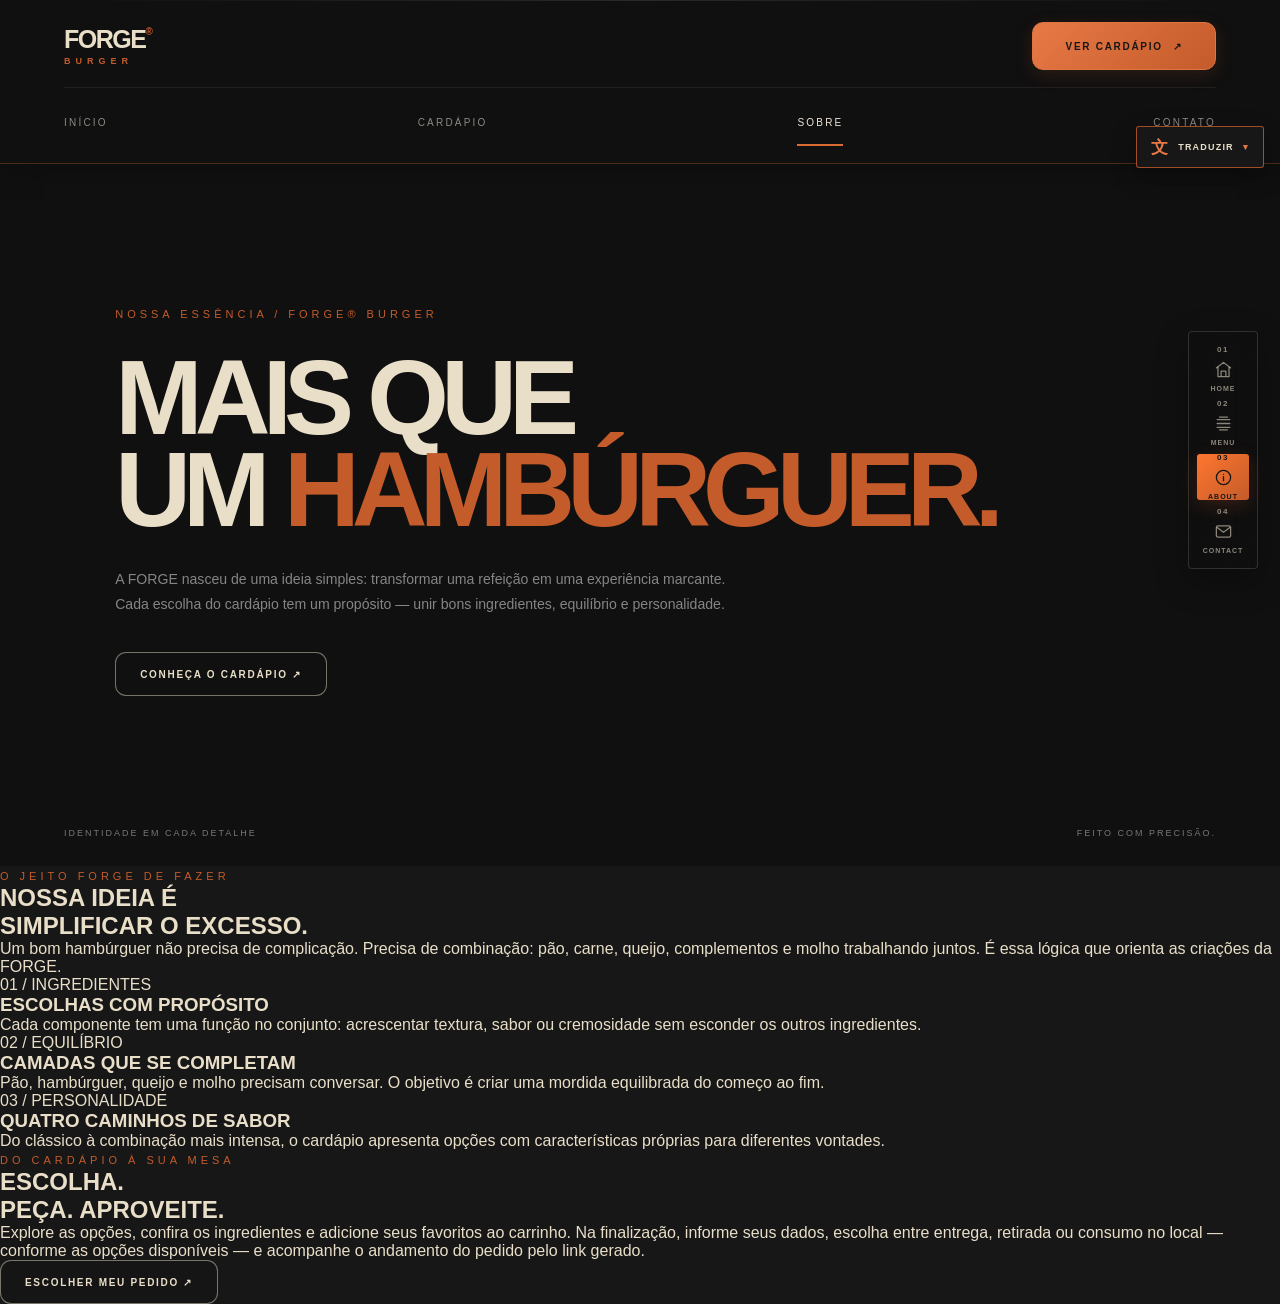
==== commit f771f9da: "Traduzir site e reformular página Sobre" ====
--- a/about.html
+++ b/about.html
@@ -4,40 +4,40 @@
     <meta charset="UTF-8">
     <meta name="viewport" content="width=device-width, initial-scale=1.0">
     <meta name="theme-color" content="#171717">
-    <meta name="description" content="A filosofia por trás da FORGE BURGER.">
-    <title>ABOUT — FORGE BURGER</title>
-    <link rel="stylesheet" href="css/style.css?v=20261124b">
+    <meta name="description" content="Conheça a proposta, os princípios e o cuidado por trás da FORGE BURGER.">
+    <title>SOBRE — FORGE BURGER</title>
+    <link rel="stylesheet" href="css/style.css?v=20261124d">
     <link rel="stylesheet" href="css/responsive.css?v=20261123l">
 </head>
 <body>
     <header class="header">
         <a href="index.html" class="logo">FORGE<span>®</span><small>BURGER</small></a>
         <nav class="nav" aria-label="Navegação principal">
-            <a href="index.html">HOME</a>
-            <a href="menu.html">MENU</a>
-            <a href="about.html" aria-current="page">ABOUT</a>
-            <a href="contact.html">CONTACT</a>
+            <a href="index.html">INÍCIO</a>
+            <a href="menu.html">CARDÁPIO</a>
+            <a href="about.html" aria-current="page">SOBRE</a>
+            <a href="contact.html">CONTATO</a>
         </nav>
-        <a href="menu.html" class="header-button">EXPLORE MENU <span>↗</span></a>
+        <a href="menu.html" class="header-button">VER CARDÁPIO <span>↗</span></a>
     </header>
     
     <nav class="page-indicator" aria-label="Navegação entre páginas">
-        <a href="index.html" aria-label="HOME">
+        <a href="index.html" aria-label="INÍCIO">
             <span class="indicator-number">01</span>
             <span class="indicator-icon"><svg viewBox="0 0 24 24" aria-hidden="true"><path d="m3 10 9-7 9 7"/><path d="M5 9v12h14V9M9 21v-7h6v7"/></svg></span>
             <span class="indicator-label">HOME</span>
         </a>
-        <a href="menu.html" aria-label="MENU">
+        <a href="menu.html" aria-label="CARDÁPIO">
             <span class="indicator-number">02</span>
             <span class="indicator-icon"><svg viewBox="0 0 24 24" aria-hidden="true"><path d="M4 7h16M4 12h16M4 17h16"/><path d="M7 4h10M7 20h10"/></svg></span>
             <span class="indicator-label">MENU</span>
         </a>
-        <a href="about.html" aria-label="ABOUT" aria-current="page">
+        <a href="about.html" aria-label="SOBRE" aria-current="page">
             <span class="indicator-number">03</span>
             <span class="indicator-icon"><svg viewBox="0 0 24 24" aria-hidden="true"><circle cx="12" cy="12" r="9"/><path d="M12 11v5M12 8h.01"/></svg></span>
             <span class="indicator-label">ABOUT</span>
         </a>
-        <a href="contact.html" aria-label="CONTACT">
+        <a href="contact.html" aria-label="CONTATO">
             <span class="indicator-number">04</span>
             <span class="indicator-icon"><svg viewBox="0 0 24 24" aria-hidden="true"><rect x="3" y="5" width="18" height="14" rx="2"/><path d="m4 7 8 6 8-6"/></svg></span>
             <span class="indicator-label">CONTACT</span>
@@ -45,17 +45,21 @@
     </nav>
 
     <main>
-        <section class="hero forge-page-hero">
-            <div class="hero-content">
-                <span class="eyebrow">OUR PHILOSOPHY</span>
-                <h1>MADE<br>WITH <span>INTENT.</span></h1>
-                <p>We believe great food is built, not rushed.<br>Every detail has a purpose. Every bite, a standard.</p>
-                <a href="menu.html" class="hero-button">DISCOVER THE MENU ↗</a>
-            </div>
-            <div class="hero-bottom"><span>CRAFT OVER SHORTCUTS</span><span>BUILT WITH PRECISION.</span></div>
+        <section class="hero forge-page-hero about-hero">
+            <div class="hero-content"><span class="eyebrow">NOSSA ESSÊNCIA / FORGE® BURGER</span><h1>MAIS QUE<br>UM <span>HAMBÚRGUER.</span></h1><p>A FORGE nasceu de uma ideia simples: transformar uma refeição em uma experiência marcante. Cada escolha do cardápio tem um propósito — unir bons ingredientes, equilíbrio e personalidade.</p><a href="menu.html" class="hero-button">CONHEÇA O CARDÁPIO ↗</a></div>
+            <div class="hero-bottom"><span>IDENTIDADE EM CADA DETALHE</span><span>FEITO COM PRECISÃO.</span></div>
+        </section>
+        <section class="about-details" aria-labelledby="about-details-title">
+          <div class="about-intro"><span class="eyebrow">O JEITO FORGE DE FAZER</span><h2 id="about-details-title">NOSSA IDEIA É<br><span>SIMPLIFICAR O EXCESSO.</span></h2><p>Um bom hambúrguer não precisa de complicação. Precisa de combinação: pão, carne, queijo, complementos e molho trabalhando juntos. É essa lógica que orienta as criações da FORGE.</p></div>
+          <div class="about-principles">
+            <article class="about-principle"><span>01 / INGREDIENTES</span><h3>ESCOLHAS COM PROPÓSITO</h3><p>Cada componente tem uma função no conjunto: acrescentar textura, sabor ou cremosidade sem esconder os outros ingredientes.</p></article>
+            <article class="about-principle"><span>02 / EQUILÍBRIO</span><h3>CAMADAS QUE SE COMPLETAM</h3><p>Pão, hambúrguer, queijo e molho precisam conversar. O objetivo é criar uma mordida equilibrada do começo ao fim.</p></article>
+            <article class="about-principle"><span>03 / PERSONALIDADE</span><h3>QUATRO CAMINHOS DE SABOR</h3><p>Do clássico à combinação mais intensa, o cardápio apresenta opções com características próprias para diferentes vontades.</p></article>
+          </div>
+          <div class="about-method"><div><span class="eyebrow">DO CARDÁPIO À SUA MESA</span><h2>ESCOLHA.<br><span>PEÇA. APROVEITE.</span></h2></div><p>Explore as opções, confira os ingredientes e adicione seus favoritos ao carrinho. Na finalização, informe seus dados, escolha entre entrega, retirada ou consumo no local — conforme as opções disponíveis — e acompanhe o andamento do pedido pelo link gerado.</p><a href="menu.html" class="hero-button">ESCOLHER MEU PEDIDO ↗</a></div>
         </section>
     </main>
     <script src="js/main.js" defer></script>
-    <script src="js/translator.js?v=1" defer></script>
+    <script src="js/translator.js?v=2" defer></script>
 </body>
 </html>
--- a/css/style.css
+++ b/css/style.css
@@ -429,3 +429,113 @@
 /* Keep the translator clear of the header controls */
 .forge-translator{top:112px;right:16px}
 @media(min-width:769px){.forge-translator{top:126px}}
+
+
+/* MENU — editorial redesign, preserving product/cart hooks */
+.menu-section{
+  position:relative;
+  min-height:calc(100vh - 90px);
+  padding:clamp(72px,8vw,116px) clamp(6%,calc((100vw - 1320px)/2),12%) 112px;
+  overflow:hidden;
+  background:
+    radial-gradient(ellipse at 88% 5%,rgba(196,91,42,.105),transparent 30%),
+    linear-gradient(180deg,#1b1b1b 0%,#151515 100%);
+}
+.menu-section:before{
+  position:absolute;top:0;left:0;width:100%;height:1px;content:"";
+  background:linear-gradient(90deg,transparent,rgba(233,223,201,.18),transparent);
+}
+.menu-heading{
+  display:flex;align-items:flex-end;justify-content:space-between;gap:32px;
+  max-width:1320px;margin:0 auto clamp(38px,5vw,66px);
+}
+.menu-heading-copy{min-width:0}
+.menu-heading .eyebrow{font-size:10px;letter-spacing:3.2px}
+.menu-heading h1{
+  margin:22px 0 18px;color:#f1e8d9;
+  font-size:clamp(58px,8.5vw,112px);font-weight:900;line-height:.84;letter-spacing:-.078em;
+}
+.menu-heading h1 .accent{color:var(--orange)}
+.menu-heading p{margin:0;color:#aaa49a;font-size:14px;line-height:1.8;letter-spacing:.15px}
+.menu-heading-mark{
+  display:flex;flex:0 0 auto;align-items:center;gap:13px;
+  margin-bottom:5px;padding:13px 16px;border:1px solid rgba(233,223,201,.18);
+  border-radius:10px;background:rgba(255,255,255,.025);
+}
+.menu-heading-mark-number{color:var(--orange);font-size:34px;font-weight:900;line-height:1;letter-spacing:-2px}
+.menu-heading-mark-label{color:#aaa49a;font-size:8px;font-weight:800;line-height:1.5;letter-spacing:1.5px}
+.menu-grid{
+  display:grid;grid-template-columns:repeat(2,minmax(0,1fr));gap:22px;
+  max-width:1320px;margin:0 auto;border:0;background:transparent;
+}
+.menu-card{
+  display:flex;min-width:0;flex-direction:column;overflow:hidden;padding:0;
+  border:1px solid rgba(233,223,201,.13);border-radius:14px;
+  background:linear-gradient(145deg,#242321 0%,#1b1b1b 72%);
+  box-shadow:0 14px 36px rgba(0,0,0,.16);
+  transition:transform .3s ease,border-color .3s ease,box-shadow .3s ease,background .3s ease;
+}
+.menu-card:hover{
+  transform:translateY(-5px);border-color:rgba(196,91,42,.52);
+  background:linear-gradient(145deg,#292522 0%,#1d1b1a 72%);
+  box-shadow:0 22px 48px rgba(0,0,0,.3),0 0 24px rgba(196,91,42,.06);
+}
+.menu-card img{
+  width:100%;height:clamp(230px,27vw,360px);object-fit:cover;
+  border-bottom:1px solid rgba(233,223,201,.1);
+  transition:transform .65s cubic-bezier(.2,.7,.2,1),filter .4s ease;
+}
+.menu-card:hover img{transform:scale(1.045);filter:saturate(1.06)}
+.menu-number{
+  position:absolute;top:17px;left:17px;z-index:2;display:grid;min-width:42px;height:34px;
+  place-items:center;margin:0;padding:0 10px;border:1px solid rgba(255,255,255,.2);
+  border-radius:7px;background:rgba(16,16,16,.78);color:#f0e7d8;
+  font-size:10px;font-weight:800;letter-spacing:1.5px;
+  -webkit-backdrop-filter:blur(10px);backdrop-filter:blur(10px);
+}
+.menu-info{display:flex;flex:1;flex-direction:column;padding:25px 27px 27px}
+.menu-info h2{margin:0 0 11px;color:#f0e7d8;font-size:clamp(18px,2vw,23px);font-weight:900;letter-spacing:1.15px}
+.menu-info p{max-width:440px;min-height:46px;margin:0 0 20px;color:#aaa49a;font-size:13px;line-height:1.75}
+.menu-info strong{
+  display:block;margin-top:auto;padding-top:17px;border-top:1px solid rgba(233,223,201,.12);
+  color:#e77946;font-size:21px;font-weight:800;letter-spacing:.2px;
+}
+.add-to-cart{
+  min-height:50px;margin-top:17px;padding:0 17px;border:1px solid rgba(196,91,42,.58);
+  border-radius:9px;background:rgba(196,91,42,.07);color:#eee3d2;
+  font-size:9px;font-weight:800;letter-spacing:1.4px;
+}
+.add-to-cart span{font-size:20px;color:#e77946}
+.add-to-cart:hover{background:#d96b35;border-color:#d96b35;color:#171717}
+.add-to-cart:hover span{color:#171717}
+.add-to-cart:disabled{border-color:#51463d;background:#282522;color:#777}
+.menu-footer{max-width:1320px;margin:0 auto;border-top:1px solid rgba(233,223,201,.1)}
+@media(max-width:768px){
+  .menu-section{padding:66px 6% 104px}
+  .menu-heading{align-items:flex-start;gap:14px;margin-bottom:34px}
+  .menu-heading .eyebrow{font-size:8px;letter-spacing:2px}
+  .menu-heading h1{margin:19px 0 14px;font-size:clamp(48px,12vw,76px);line-height:.88}
+  .menu-heading p{max-width:270px;font-size:12px}
+  .menu-heading-mark{gap:8px;margin-top:27px;padding:9px 10px}
+  .menu-heading-mark-number{font-size:25px}
+  .menu-heading-mark-label{font-size:6px;letter-spacing:1px}
+  .menu-grid{grid-template-columns:1fr;gap:17px}
+  .menu-card{border-radius:12px}
+  .menu-card img{height:clamp(210px,58vw,330px)}
+  .menu-number{top:13px;left:13px;min-width:38px;height:30px}
+  .menu-info{padding:20px 19px 21px}
+  .menu-info h2{font-size:19px}
+  .menu-info p{min-height:0;margin-bottom:17px;font-size:12px}
+  .menu-info strong{padding-top:14px;font-size:19px}
+  .add-to-cart{min-height:48px;margin-top:15px}
+}
+@media(max-width:380px){
+  .menu-heading{gap:8px}
+  .menu-heading-mark{padding:8px}
+  .menu-heading-mark-number{font-size:22px}
+  .menu-heading-mark-label{font-size:5px}
+  .menu-heading h1{font-size:clamp(43px,11.5vw,52px)}
+}
+@media(prefers-reduced-motion:reduce){
+  .menu-card,.menu-card img{transition:none}
+}
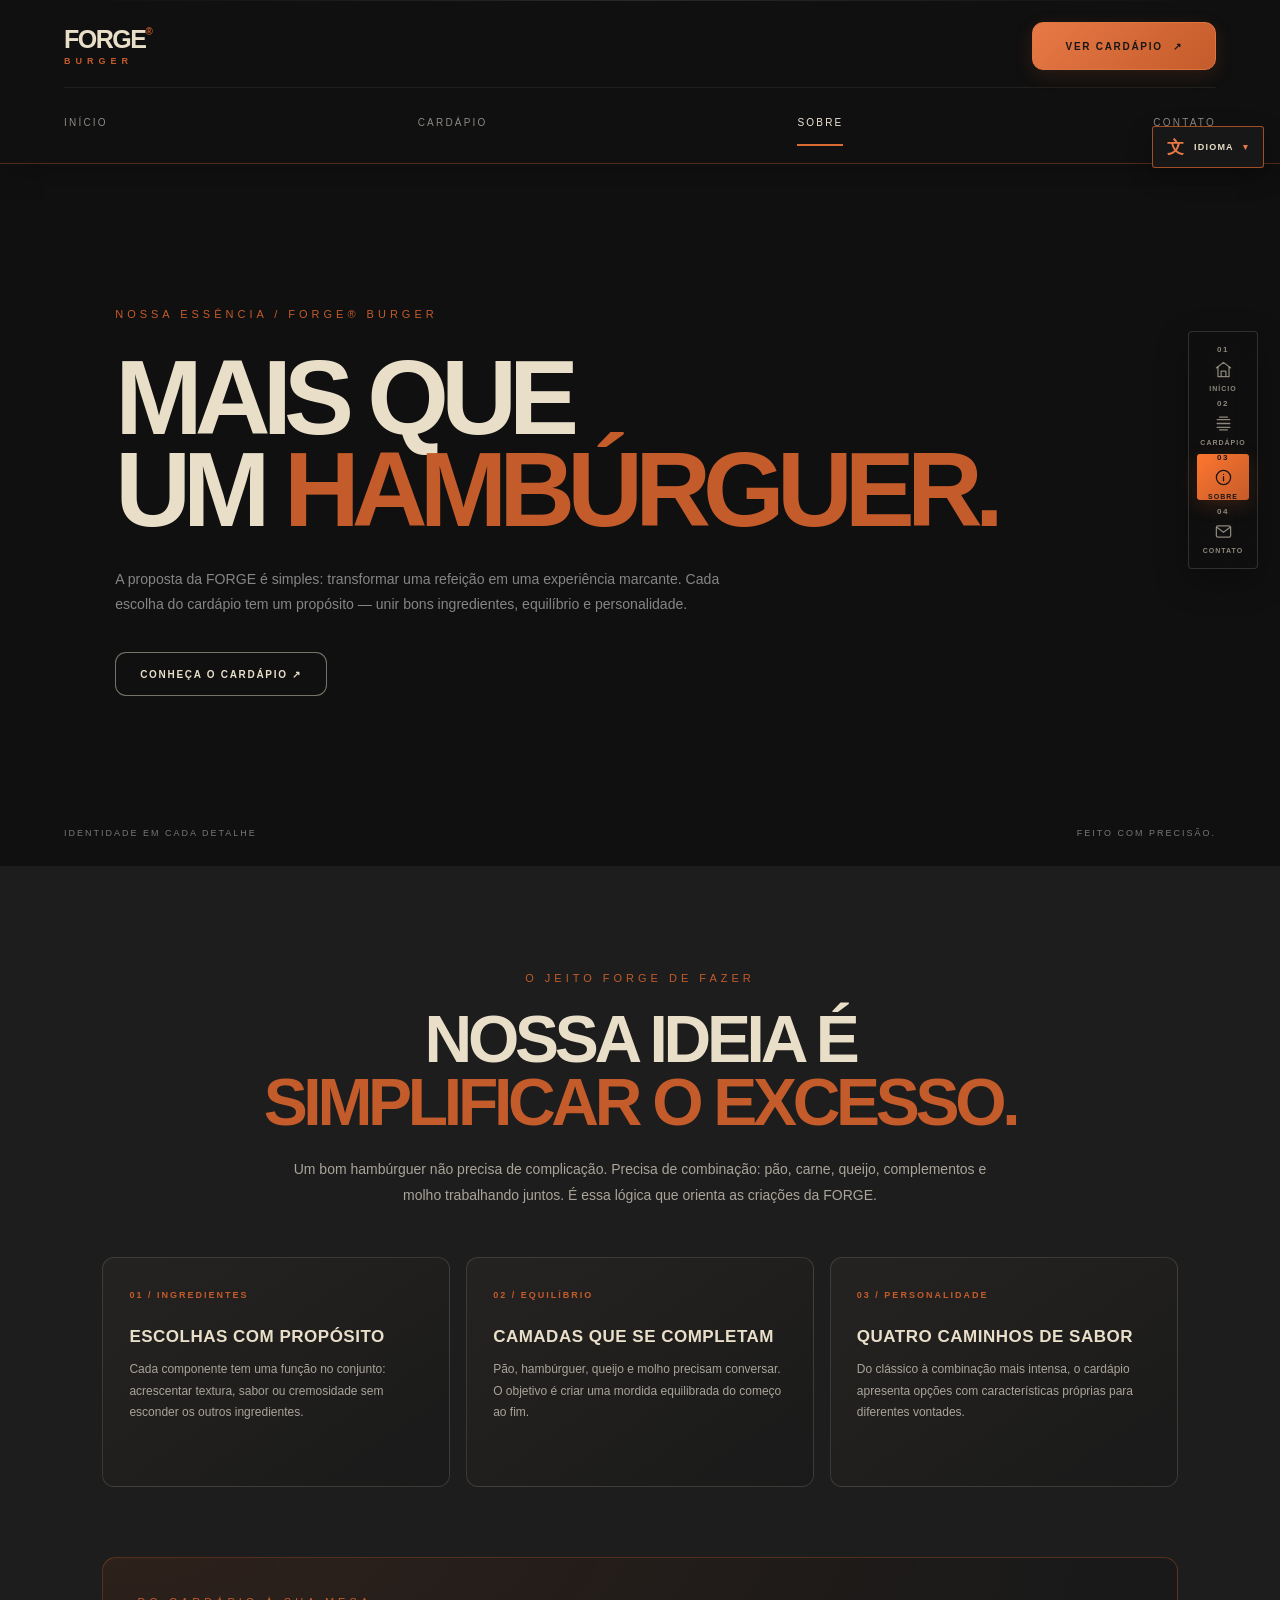
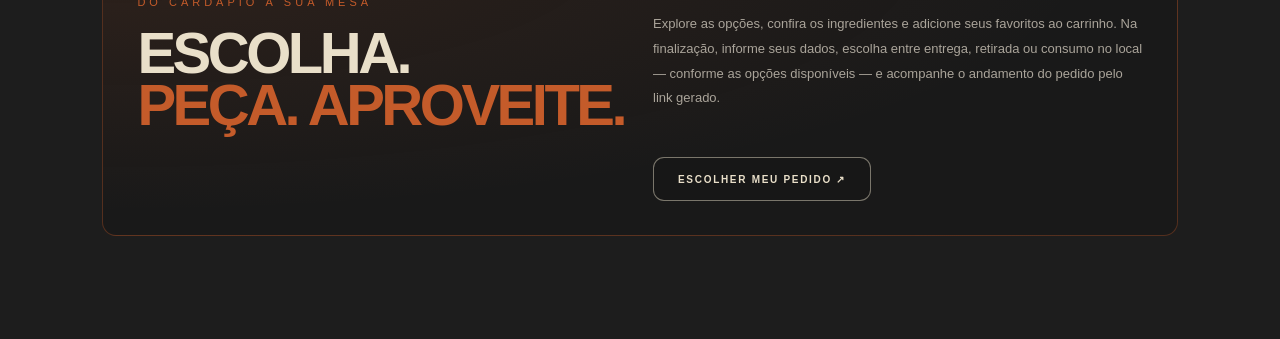
==== commit 74f43d71: "Ajustar últimos textos em português" ====
--- a/about.html
+++ b/about.html
@@ -25,28 +25,28 @@
         <a href="index.html" aria-label="INÍCIO">
             <span class="indicator-number">01</span>
             <span class="indicator-icon"><svg viewBox="0 0 24 24" aria-hidden="true"><path d="m3 10 9-7 9 7"/><path d="M5 9v12h14V9M9 21v-7h6v7"/></svg></span>
-            <span class="indicator-label">HOME</span>
+            <span class="indicator-label">INÍCIO</span>
         </a>
         <a href="menu.html" aria-label="CARDÁPIO">
             <span class="indicator-number">02</span>
             <span class="indicator-icon"><svg viewBox="0 0 24 24" aria-hidden="true"><path d="M4 7h16M4 12h16M4 17h16"/><path d="M7 4h10M7 20h10"/></svg></span>
-            <span class="indicator-label">MENU</span>
+            <span class="indicator-label">CARDÁPIO</span>
         </a>
         <a href="about.html" aria-label="SOBRE" aria-current="page">
             <span class="indicator-number">03</span>
             <span class="indicator-icon"><svg viewBox="0 0 24 24" aria-hidden="true"><circle cx="12" cy="12" r="9"/><path d="M12 11v5M12 8h.01"/></svg></span>
-            <span class="indicator-label">ABOUT</span>
+            <span class="indicator-label">SOBRE</span>
         </a>
         <a href="contact.html" aria-label="CONTATO">
             <span class="indicator-number">04</span>
             <span class="indicator-icon"><svg viewBox="0 0 24 24" aria-hidden="true"><rect x="3" y="5" width="18" height="14" rx="2"/><path d="m4 7 8 6 8-6"/></svg></span>
-            <span class="indicator-label">CONTACT</span>
+            <span class="indicator-label">CONTATO</span>
         </a>
     </nav>
 
     <main>
         <section class="hero forge-page-hero about-hero">
-            <div class="hero-content"><span class="eyebrow">NOSSA ESSÊNCIA / FORGE® BURGER</span><h1>MAIS QUE<br>UM <span>HAMBÚRGUER.</span></h1><p>A FORGE nasceu de uma ideia simples: transformar uma refeição em uma experiência marcante. Cada escolha do cardápio tem um propósito — unir bons ingredientes, equilíbrio e personalidade.</p><a href="menu.html" class="hero-button">CONHEÇA O CARDÁPIO ↗</a></div>
+            <div class="hero-content"><span class="eyebrow">NOSSA ESSÊNCIA / FORGE® BURGER</span><h1>MAIS QUE<br>UM <span>HAMBÚRGUER.</span></h1><p>A proposta da FORGE é simples: transformar uma refeição em uma experiência marcante. Cada escolha do cardápio tem um propósito — unir bons ingredientes, equilíbrio e personalidade.</p><a href="menu.html" class="hero-button">CONHEÇA O CARDÁPIO ↗</a></div>
             <div class="hero-bottom"><span>IDENTIDADE EM CADA DETALHE</span><span>FEITO COM PRECISÃO.</span></div>
         </section>
         <section class="about-details" aria-labelledby="about-details-title">
--- a/css/style.css
+++ b/css/style.css
@@ -539,3 +539,23 @@
 @media(prefers-reduced-motion:reduce){
   .menu-card,.menu-card img{transition:none}
 }
+
+/* SOBRE — conteúdo institucional */
+.about-hero{min-height:620px}
+.about-details,.contact-details{padding:clamp(64px,8vw,110px) 8%;background:#1d1d1d;color:var(--cream)}
+.about-intro{max-width:850px;margin:0 auto 48px;text-align:center}
+.about-intro h2,.contact-details h2{margin:22px 0;font-size:clamp(34px,6vw,66px);font-weight:900;line-height:.95;letter-spacing:-.065em}
+.about-intro h2 span,.contact-details h2 span,.about-method h2 span{color:var(--orange)}
+.about-intro p,.contact-details p{max-width:720px;margin:0 auto;color:#aaa49a;font-size:14px;line-height:1.9}
+.about-principles{display:grid;grid-template-columns:repeat(3,minmax(0,1fr));gap:16px;max-width:1240px;margin:0 auto}
+.about-principle{min-height:230px;padding:26px;border:1px solid rgba(233,223,201,.15);border-radius:12px;background:linear-gradient(145deg,#252321,#1a1a1a)}
+.about-principle>span{color:var(--orange);font-size:9px;font-weight:800;letter-spacing:2px}
+.about-principle h3{margin:25px 0 12px;font-size:17px;letter-spacing:.5px}
+.about-principle p{color:#aaa49a;font-size:12px;line-height:1.8}
+.about-method{display:grid;grid-template-columns:1fr 1fr;align-items:center;gap:26px;max-width:1240px;margin:70px auto 0;padding:34px;border:1px solid rgba(196,91,42,.35);border-radius:14px;background:radial-gradient(ellipse at 0 0,rgba(196,91,42,.12),transparent 65%),#191919}
+.about-method h2{margin-top:17px;font-size:clamp(35px,5vw,58px);line-height:.9;letter-spacing:-.06em}
+.about-method>p{grid-column:2;color:#aaa49a;font-size:13px;line-height:1.9}
+.about-method .hero-button{grid-column:2;justify-self:start}
+.contact-details{text-align:center;background:#171717}
+.contact-details .hero-button{margin-top:28px}
+@media(max-width:768px){.about-details,.contact-details{padding:64px 6% 84px}.about-intro{margin-bottom:30px}.about-principles{grid-template-columns:1fr;gap:12px}.about-principle{min-height:0;padding:22px}.about-principle h3{margin:16px 0 9px}.about-method{grid-template-columns:1fr;margin-top:34px;padding:24px 20px;gap:20px}.about-method>p,.about-method .hero-button{grid-column:1}.about-method h2{font-size:42px}.about-hero{min-height:650px}}
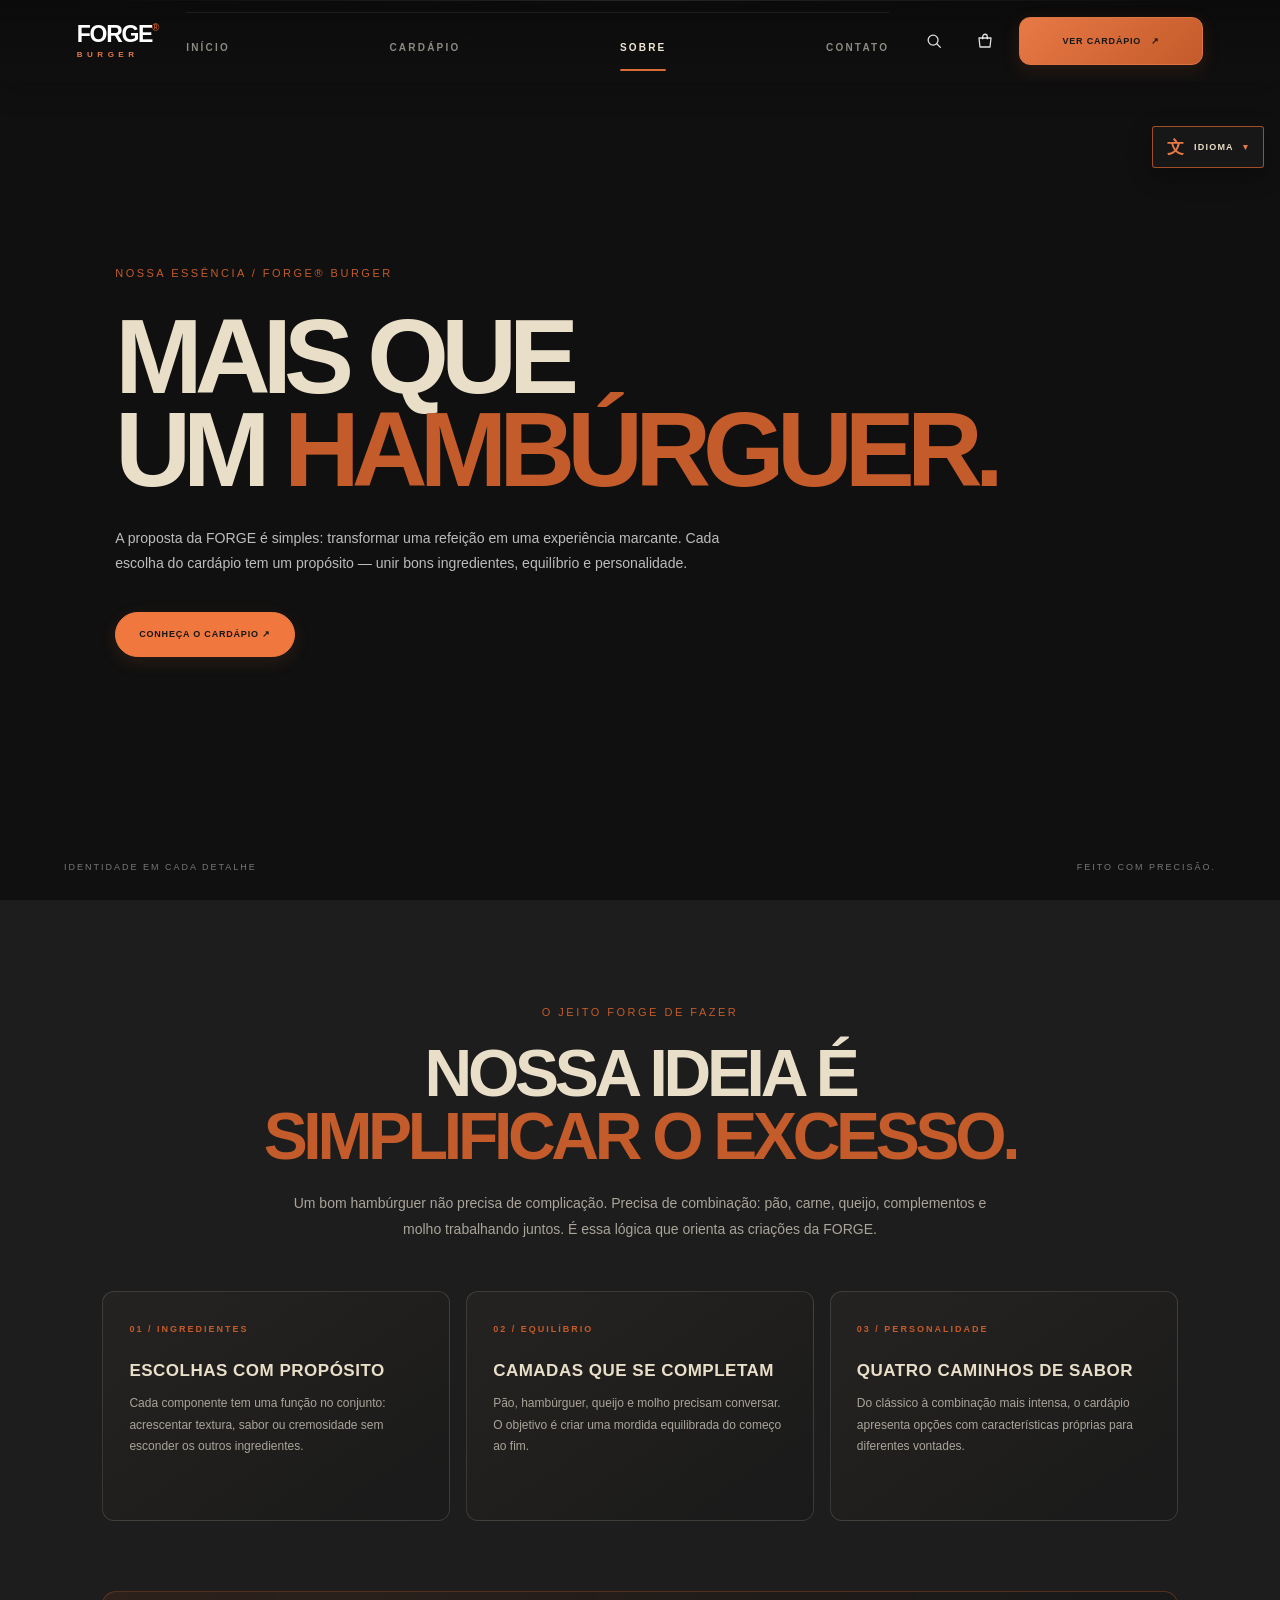
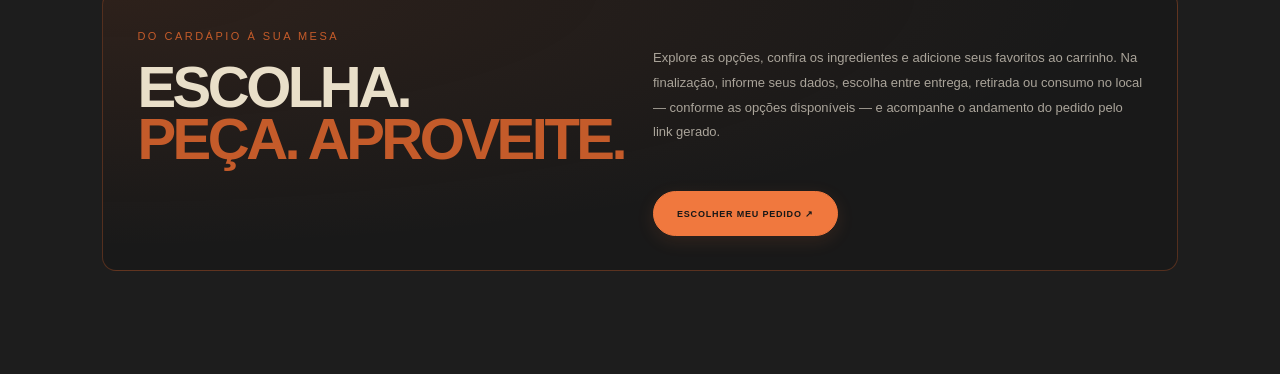
==== commit 3523311d: "Redesign clean premium navigation across FORGE pages" ====
--- a/about.html
+++ b/about.html
@@ -6,8 +6,8 @@
     <meta name="theme-color" content="#171717">
     <meta name="description" content="Conheça a proposta, os princípios e o cuidado por trás da FORGE BURGER.">
     <title>SOBRE — FORGE BURGER</title>
-    <link rel="stylesheet" href="css/style.css?v=20261124d">
-    <link rel="stylesheet" href="css/responsive.css?v=20261123l">
+    <link rel="stylesheet" href="css/style.css?v=20261124j">
+    <link rel="stylesheet" href="css/responsive.css?v=20261124b">
 </head>
 <body>
     <header class="header">
@@ -18,7 +18,7 @@
             <a href="about.html" aria-current="page">SOBRE</a>
             <a href="contact.html">CONTATO</a>
         </nav>
-        <a href="menu.html" class="header-button">VER CARDÁPIO <span>↗</span></a>
+        <div class="header-actions"><a class="header-icon" href="menu.html#menu" aria-label="Explorar cardápio" title="Explorar cardápio"><svg viewBox="0 0 24 24" aria-hidden="true"><circle cx="10.8" cy="10.8" r="6.6"/><path d="m16 16 4.5 4.5"/></svg></a><a class="header-icon" href="menu.html#menu" aria-label="Abrir loja e fazer pedido" title="Abrir loja"><svg viewBox="0 0 24 24" aria-hidden="true"><path d="M4 8h16l-1.3 12H5.3L4 8Z"/><path d="M9 9V6a3 3 0 0 1 6 0v3"/></svg></a><a class="header-icon header-menu-icon" href="menu.html" aria-label="Abrir menu" title="Menu"><svg viewBox="0 0 24 24" aria-hidden="true"><path d="M4 7h16M4 12h16M4 17h16"/></svg></a><a href="menu.html" class="header-button">VER CARDÁPIO<span aria-hidden="true">↗</span></a></div>
     </header>
     
     <nav class="page-indicator" aria-label="Navegação entre páginas">
@@ -60,6 +60,6 @@
         </section>
     </main>
     <script src="js/main.js" defer></script>
-    <script src="js/translator.js?v=2" defer></script>
+    <script src="js/translator.js?v=3" defer></script>
 </body>
 </html>
--- a/css/style.css
+++ b/css/style.css
@@ -71,7 +71,7 @@
 .add-to-cart:hover{background:var(--orange);border-color:var(--orange);color:#171717}
 .add-to-cart:hover span{color:#171717}
 .cart-launcher{position:fixed;z-index:45;right:24px;bottom:24px;display:flex;align-items:center;gap:10px;min-height:54px;padding:0 18px;border:1px solid var(--orange);border-radius:999px;background:var(--orange);color:#171717;font-size:10px;font-weight:900;letter-spacing:1px;cursor:pointer;box-shadow:0 10px 30px rgba(0,0,0,.35)}
-.cart-symbol:after{content:" / ORDER"}
+.cart-symbol:after{content:" / PEDIDO"}
 .cart-count{display:grid;min-width:22px;height:22px;place-items:center;border-radius:50%;background:#171717;color:var(--cream);font-size:10px}
 .cart-count[hidden]{display:none}
 .cart-panel{position:fixed;z-index:100;inset:0;visibility:hidden;pointer-events:none}
@@ -481,7 +481,7 @@
   box-shadow:0 22px 48px rgba(0,0,0,.3),0 0 24px rgba(196,91,42,.06);
 }
 .menu-card img{
-  width:100%;height:clamp(230px,27vw,360px);object-fit:cover;
+  display:block;width:100%;height:clamp(230px,27vw,360px);aspect-ratio:16/10;object-fit:cover;object-position:center 50%;
   border-bottom:1px solid rgba(233,223,201,.1);
   transition:transform .65s cubic-bezier(.2,.7,.2,1),filter .4s ease;
 }
@@ -559,3 +559,138 @@
 .contact-details{text-align:center;background:#171717}
 .contact-details .hero-button{margin-top:28px}
 @media(max-width:768px){.about-details,.contact-details{padding:64px 6% 84px}.about-intro{margin-bottom:30px}.about-principles{grid-template-columns:1fr;gap:12px}.about-principle{min-height:0;padding:22px}.about-principle h3{margin:16px 0 9px}.about-method{grid-template-columns:1fr;margin-top:34px;padding:24px 20px;gap:20px}.about-method>p,.about-method .hero-button{grid-column:1}.about-method h2{font-size:42px}.about-hero{min-height:650px}}
+
+
+/* FUNDO CINEMATOGRAFICO — CARDAPIO FORGE */
+.menu-section{position:relative;isolation:isolate}
+.menu-background-video{
+  position:absolute;top:0;left:0;z-index:0;display:block;width:100%;height:480px;
+  object-fit:cover;object-position:center 48%;opacity:.58;
+  filter:saturate(1.04) contrast(1.08);pointer-events:none;
+}
+.menu-section:after{
+  position:absolute;inset:0;z-index:1;content:"";
+  background:linear-gradient(180deg,rgba(12,12,12,.48) 0%,rgba(12,12,12,.56) 32%,rgba(12,12,12,.88) 68%,#151515 92%);
+  pointer-events:none;
+}
+.menu-heading,.menu-grid{position:relative;z-index:2}
+.menu-heading{min-height:330px;align-items:center}
+@media(max-width:768px){
+  .menu-background-video{height:390px;object-position:55% center}
+  .menu-heading{min-height:290px}
+}
+@media(prefers-reduced-motion:reduce){
+  .menu-background-video{display:none}
+}
+
+
+/* CTA oficial de WhatsApp — página de contato */
+.contact-hero .whatsapp-hero-button{background:#25D366;border-color:#25D366;color:#10251a;box-shadow:0 8px 28px rgba(37,211,102,.16);gap:11px}
+.contact-hero .whatsapp-hero-button svg{width:19px;height:19px;fill:currentColor;flex:0 0 auto}
+.contact-hero .whatsapp-hero-button .whatsapp-arrow{font-size:15px;transition:transform .2s ease}
+.contact-hero .whatsapp-hero-button:hover{background:#1fbd5a;border-color:#1fbd5a;color:#07190e;box-shadow:0 10px 30px rgba(37,211,102,.28);transform:translateY(-2px)}
+.contact-hero .whatsapp-hero-button:hover .whatsapp-arrow{transform:translate(3px,-2px)}
+.contact-hero .whatsapp-hero-button:focus-visible{outline:2px solid #fff;outline-offset:4px}
+
+
+/* FORGE visual QA: consistent media framing and WhatsApp contrast */
+.menu-card img{background:#111;}
+.contact-hero .whatsapp-hero-button{color:#082b16;text-shadow:none;}
+.contact-hero .whatsapp-hero-button:hover{color:#061d10;}
+@media(max-width:768px){.menu-card img{height:clamp(210px,58vw,330px);aspect-ratio:16/10}.menu-background-video{height:390px}}
+@media(prefers-reduced-motion:reduce){.menu-background-video{display:none}}
+
+
+/* MENU — vídeo em toda a seção e cards compactos lado a lado */
+.menu-section{position:relative;isolation:isolate;background:#151515}
+.menu-background-video{position:absolute;inset:0;width:100%;height:100%;min-height:100%;object-fit:cover;object-position:center center;opacity:.48}
+.menu-section:after{position:absolute;inset:0;z-index:1;content:"";background:linear-gradient(180deg,rgba(12,12,12,.62) 0%,rgba(12,12,12,.72) 38%,rgba(12,12,12,.84) 100%);pointer-events:none}
+.menu-heading,.menu-grid{position:relative;z-index:2}
+.menu-heading{min-height:230px;margin-bottom:30px}
+.menu-grid{grid-template-columns:repeat(4,minmax(0,1fr));gap:16px}
+.menu-card{border-radius:11px}
+.menu-card img{height:auto;aspect-ratio:4/3;object-fit:cover}
+.menu-info{padding:17px 16px 18px}
+.menu-info h2{font-size:clamp(14px,1.25vw,19px);letter-spacing:.6px}
+.menu-info p{min-height:68px;margin-bottom:12px;font-size:11px;line-height:1.55}
+.menu-info strong{padding-top:12px;font-size:18px}
+.add-to-cart{display:flex;width:100%;min-height:42px;align-items:center;justify-content:center;margin-top:13px;padding:0 10px;border:1px solid #e77932;border-radius:8px;background:#e77932;color:#171717;font-size:10px;font-weight:900;letter-spacing:1px}
+.add-to-cart:hover{background:#ff914c;border-color:#ff914c;color:#171717;transform:translateY(-2px)}
+@media(max-width:1050px){.menu-grid{grid-template-columns:repeat(2,minmax(0,1fr));gap:18px}.menu-info h2{font-size:18px}.menu-info p{min-height:52px;font-size:12px}}
+@media(max-width:768px){
+.menu-section{padding:62px 5% 88px}
+.menu-background-video{height:100%;object-position:center center}
+.menu-heading{min-height:210px;margin-bottom:24px}
+.menu-grid{grid-template-columns:repeat(2,minmax(0,1fr));gap:10px}
+.menu-card{border-radius:9px}
+.menu-card img{height:auto;aspect-ratio:1/1}
+.menu-number{top:9px;left:9px;min-width:30px;height:25px;font-size:8px}
+.menu-info{padding:13px 11px}
+.menu-info h2{margin-bottom:7px;font-size:13px;letter-spacing:.3px}
+.menu-info p{min-height:66px;margin-bottom:9px;font-size:10px;line-height:1.45}
+.menu-info strong{padding-top:9px;font-size:15px}
+.add-to-cart{min-height:38px;margin-top:10px;font-size:9px;letter-spacing:.5px}
+}
+@media(max-width:380px){.menu-grid{gap:8px}.menu-info{padding:11px 9px}.menu-info h2{font-size:12px}.menu-info p{font-size:9px;min-height:70px}.add-to-cart{font-size:8px}}
+
+
+/* FORGE 2026 — clean premium navigation inspired by the supplied reference */
+.header{
+  position:absolute;top:0;left:0;right:0;z-index:100;
+  min-height:82px;padding:0 clamp(22px,6vw,92px);
+  display:flex;align-items:center;justify-content:space-between;gap:28px;
+  border:0;background:linear-gradient(180deg,rgba(8,8,8,.58),rgba(8,8,8,0));
+  -webkit-backdrop-filter:blur(0);backdrop-filter:blur(0);
+}
+.logo{font-size:23px;letter-spacing:-1.3px;color:#fff}
+.logo small{font-size:8px;letter-spacing:4.5px;color:#e77946}
+.nav{gap:clamp(18px,2.6vw,38px)}
+.nav a{padding:12px 0;color:rgba(255,255,255,.76);font-size:10px;font-weight:600;letter-spacing:.65px}
+.nav a:hover,.nav a[aria-current=page]{color:#fff}
+.nav a:after{bottom:4px;height:2px;border-radius:4px;background:#f0783e}
+.header-actions{display:flex;align-items:center;gap:17px;flex:0 0 auto}
+.header-icon{display:grid;width:34px;height:38px;place-items:center;color:rgba(255,255,255,.88);transition:color .2s,transform .2s}
+.header-icon svg{width:18px;height:18px;fill:none;stroke:currentColor;stroke-width:1.7;stroke-linecap:round;stroke-linejoin:round}
+.header-icon:hover{color:#f0783e;transform:translateY(-1px)}
+.header-menu-icon{display:none}
+.header-button,.hero-button{
+ min-height:45px;padding:0 23px;border:1px solid #f0783e;border-radius:999px;
+ background:#f0783e;color:#171717;font-size:9px;font-weight:800;letter-spacing:.8px;
+ box-shadow:0 5px 18px rgba(240,120,62,.12)
+}
+.header-button:hover,.hero-button:hover{background:#ff9259;border-color:#ff9259;color:#171717;box-shadow:0 8px 24px rgba(240,120,62,.2);transform:translateY(-2px)}
+.page-indicator{display:none!important}
+.hero{height:100svh;min-height:650px;max-height:960px;padding-top:110px}
+.forge-page-hero{height:100svh;min-height:650px}
+.menu-section{padding-top:125px}
+.track-page{padding-top:125px}
+.add-to-cart,.cart-checkout,.cart-launcher,.cart-close,.track-back{border-radius:999px}
+.add-to-cart{background:#f0783e;border-color:#f0783e;color:#171717;font-weight:800;letter-spacing:.7px}
+.add-to-cart:hover{background:#ff9259;border-color:#ff9259;color:#171717}
+.hero-content p{color:rgba(255,255,255,.72)}
+.eyebrow{letter-spacing:2.5px}
+@media(max-width:900px){
+ .header{padding:0 5%;gap:14px}
+ .header-actions{gap:9px}
+ .header-icon{width:30px}
+ .header-button{min-height:40px;padding:0 16px;font-size:8px}
+}
+@media(max-width:768px){
+ .header{position:absolute;min-height:76px;height:76px;padding:0 5%;display:flex;flex-wrap:nowrap;gap:10px;background:linear-gradient(180deg,rgba(8,8,8,.7),rgba(8,8,8,0))}
+ .logo{font-size:20px}
+ .nav{display:none}
+ .header-actions{gap:7px}
+ .header-icon{width:29px;height:36px}
+ .header-icon svg{width:17px;height:17px}
+ .header-menu-icon{display:grid}
+ .header-button{min-height:38px;padding:0 13px;font-size:7px;letter-spacing:.45px}
+ .hero,.forge-page-hero{height:100svh;min-height:620px;padding-top:100px}
+ .hero-content{max-width:92%}
+ .menu-section{padding-top:100px}
+ .track-page{padding-top:100px}
+}
+@media(max-width:380px){
+ .header{padding:0 4%}
+ .header-actions{gap:4px}
+ .header-button{padding:0 10px;font-size:7px}
+}
--- a/css/responsive.css
+++ b/css/responsive.css
@@ -76,5 +76,15 @@
   .hero-bottom{bottom:20px}
 }
 @media(max-width:768px){
-  .hero-video{width:100%;height:100%;object-fit:cover;object-position:center center}
+  .hero-video{width:100%;height:100%;object-fit:cover;object-position:58% center}
 }
+
+
+/* Responsive overrides for clean transparent header */
+@media(max-width:1024px){.header{padding-right:5%;padding-left:5%}}
+@media(max-width:768px){
+ .header{display:flex;grid-template-columns:none;row-gap:0}
+ .nav{display:none}
+ .hero{padding-top:100px}
+ .forge-page-hero{padding-top:100px}
+}
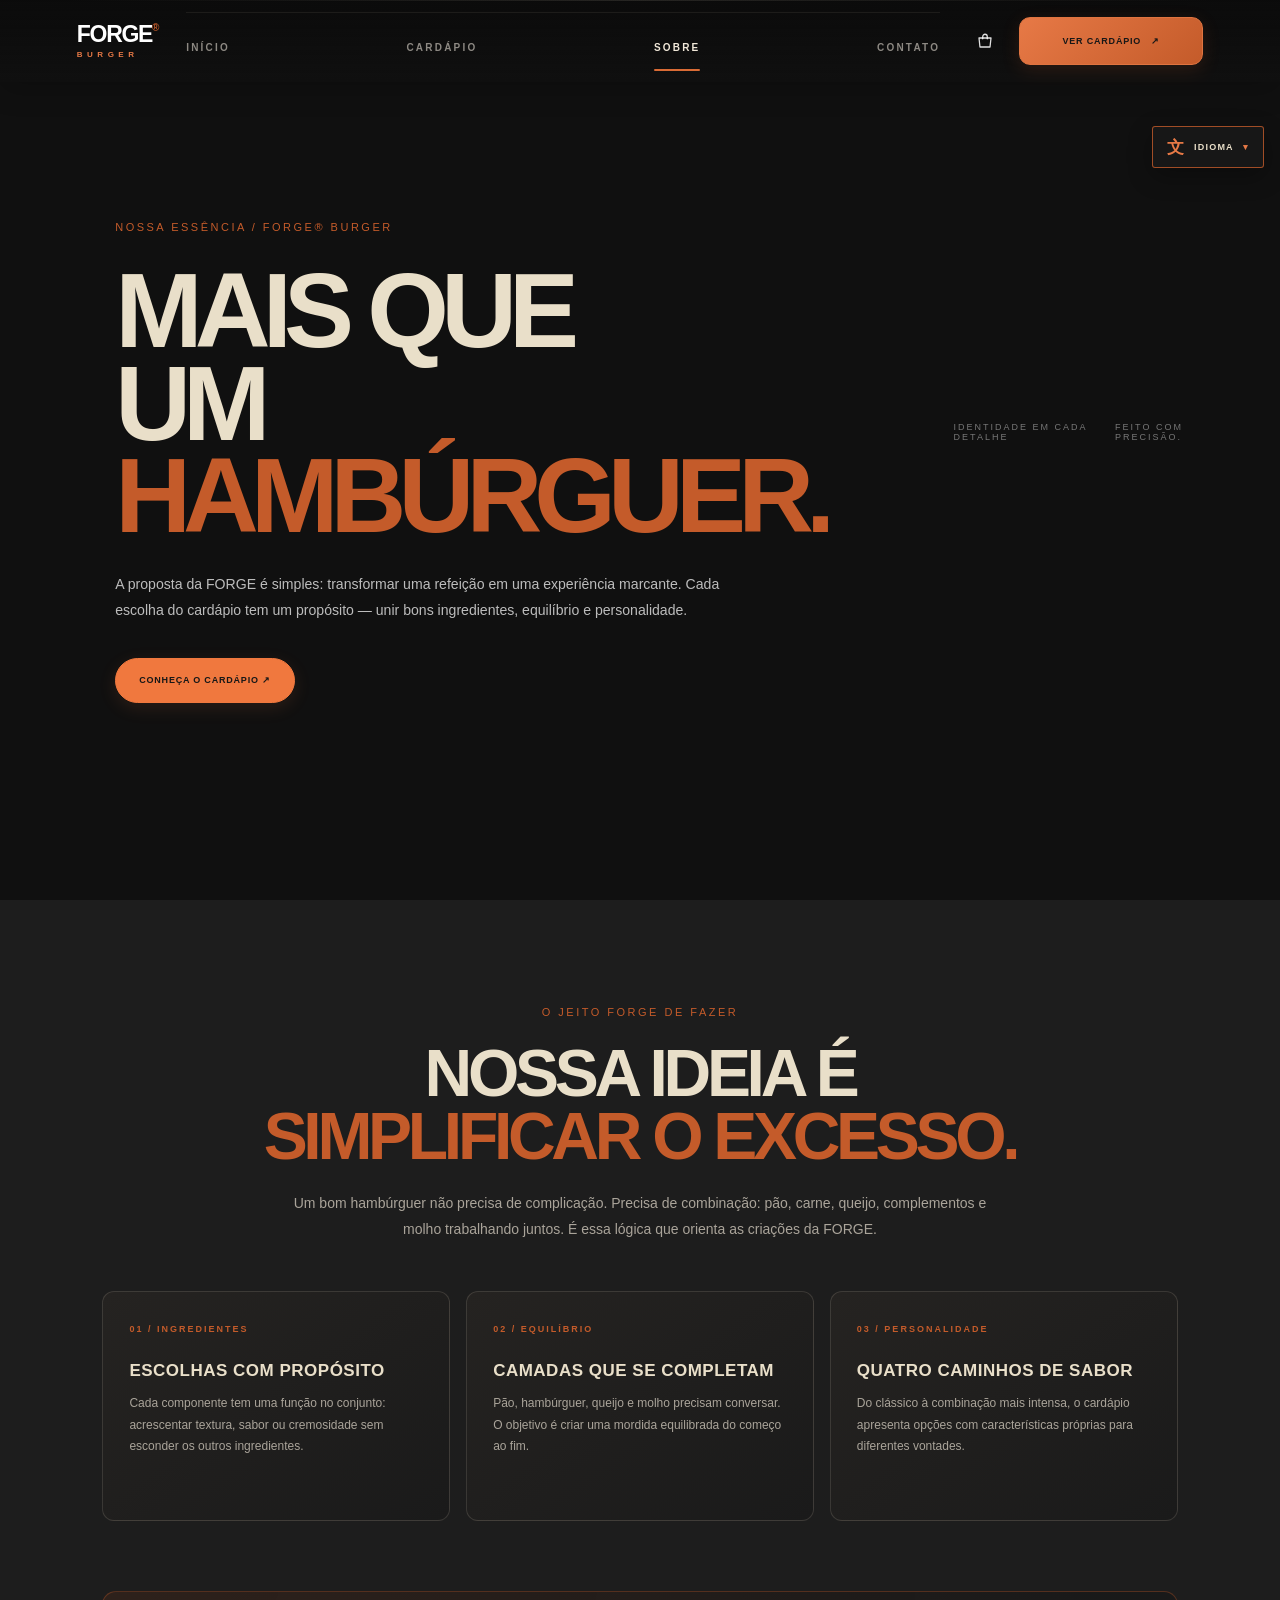
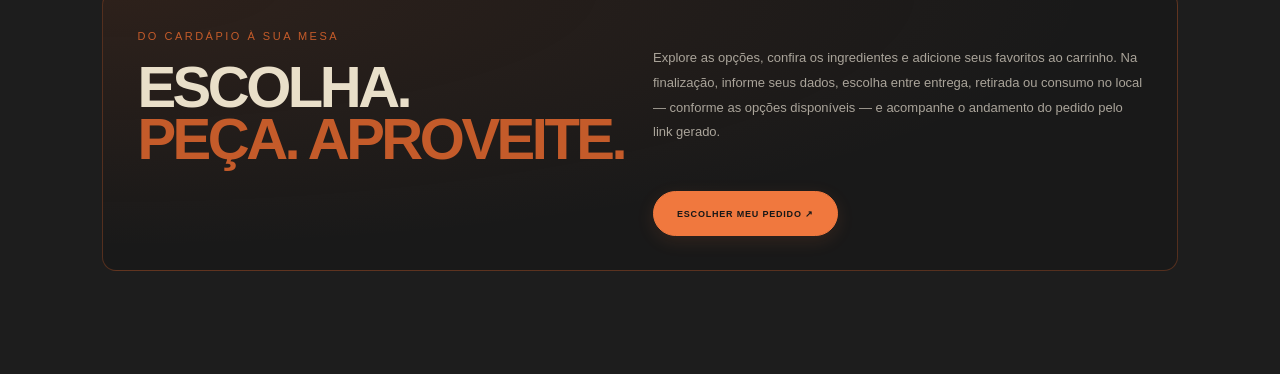
==== commit 254aa6d4: "Remove unnecessary search icon and refresh styles" ====
--- a/about.html
+++ b/about.html
@@ -6,7 +6,7 @@
     <meta name="theme-color" content="#171717">
     <meta name="description" content="Conheça a proposta, os princípios e o cuidado por trás da FORGE BURGER.">
     <title>SOBRE — FORGE BURGER</title>
-    <link rel="stylesheet" href="css/style.css?v=20261124j">
+    <link rel="stylesheet" href="css/style.css?v=20261124k">
     <link rel="stylesheet" href="css/responsive.css?v=20261124b">
 </head>
 <body>
@@ -18,7 +18,7 @@
             <a href="about.html" aria-current="page">SOBRE</a>
             <a href="contact.html">CONTATO</a>
         </nav>
-        <div class="header-actions"><a class="header-icon" href="menu.html#menu" aria-label="Explorar cardápio" title="Explorar cardápio"><svg viewBox="0 0 24 24" aria-hidden="true"><circle cx="10.8" cy="10.8" r="6.6"/><path d="m16 16 4.5 4.5"/></svg></a><a class="header-icon" href="menu.html#menu" aria-label="Abrir loja e fazer pedido" title="Abrir loja"><svg viewBox="0 0 24 24" aria-hidden="true"><path d="M4 8h16l-1.3 12H5.3L4 8Z"/><path d="M9 9V6a3 3 0 0 1 6 0v3"/></svg></a><a class="header-icon header-menu-icon" href="menu.html" aria-label="Abrir menu" title="Menu"><svg viewBox="0 0 24 24" aria-hidden="true"><path d="M4 7h16M4 12h16M4 17h16"/></svg></a><a href="menu.html" class="header-button">VER CARDÁPIO<span aria-hidden="true">↗</span></a></div>
+        <div class="header-actions"><a class="header-icon" href="menu.html#menu" aria-label="Abrir loja e fazer pedido" title="Abrir loja"><svg viewBox="0 0 24 24" aria-hidden="true"><path d="M4 8h16l-1.3 12H5.3L4 8Z"/><path d="M9 9V6a3 3 0 0 1 6 0v3"/></svg></a><a class="header-icon header-menu-icon" href="menu.html" aria-label="Abrir menu" title="Menu"><svg viewBox="0 0 24 24" aria-hidden="true"><path d="M4 7h16M4 12h16M4 17h16"/></svg></a><a href="menu.html" class="header-button">VER CARDÁPIO<span aria-hidden="true">↗</span></a></div>
     </header>
     
     <nav class="page-indicator" aria-label="Navegação entre páginas">
--- a/css/style.css
+++ b/css/style.css
@@ -694,3 +694,12 @@
  .header-actions{gap:4px}
  .header-button{padding:0 10px;font-size:7px}
 }
+
+
+/* Correção do hero: o vídeo deve preencher toda a altura, sem faixa cinza */
+.hero{position:relative;isolation:isolate;overflow:hidden;background:#101010}
+.hero-media{position:absolute!important;inset:0!important;width:100%!important;height:100%!important;min-height:100%!important;overflow:hidden;background:#101010}
+.hero-video{position:absolute;inset:0;display:block;width:100%!important;height:100%!important;min-width:100%;min-height:100%;max-width:none;object-fit:cover;object-position:center 54%;background:#101010}
+.hero-media:after{position:absolute;inset:0;z-index:1;content:"";pointer-events:none;background:linear-gradient(90deg,rgba(12,12,12,.94) 0%,rgba(12,12,12,.78) 36%,rgba(12,12,12,.22) 75%,rgba(12,12,12,.34) 100%),linear-gradient(0deg,rgba(12,12,12,.58),transparent 35%,rgba(12,12,12,.12))}
+.hero-content,.hero-bottom{position:relative;z-index:2}
+@media(max-width:768px){.hero-video{object-position:58% center}}
--- a/css/responsive.css
+++ b/css/responsive.css
@@ -88,3 +88,14 @@
  .hero{padding-top:100px}
  .forge-page-hero{padding-top:100px}
 }
+
+
+/* Mobile navigation remains accessible without a bulky menu drawer */
+@media(max-width:768px){
+ .header{height:auto;min-height:0;flex-wrap:wrap;padding-top:13px;padding-bottom:9px;row-gap:7px}
+ .header .nav{display:flex;order:3;flex:0 0 100%;width:100%;justify-content:space-between;gap:8px;padding:7px 2px 0;border-top:1px solid rgba(255,255,255,.12)}
+ .header .nav a{padding:5px 0;font-size:8px;letter-spacing:.65px}
+ .hero,.forge-page-hero{padding-top:132px}
+ .menu-section{padding-top:132px}
+ .track-page{padding-top:132px}
+}
